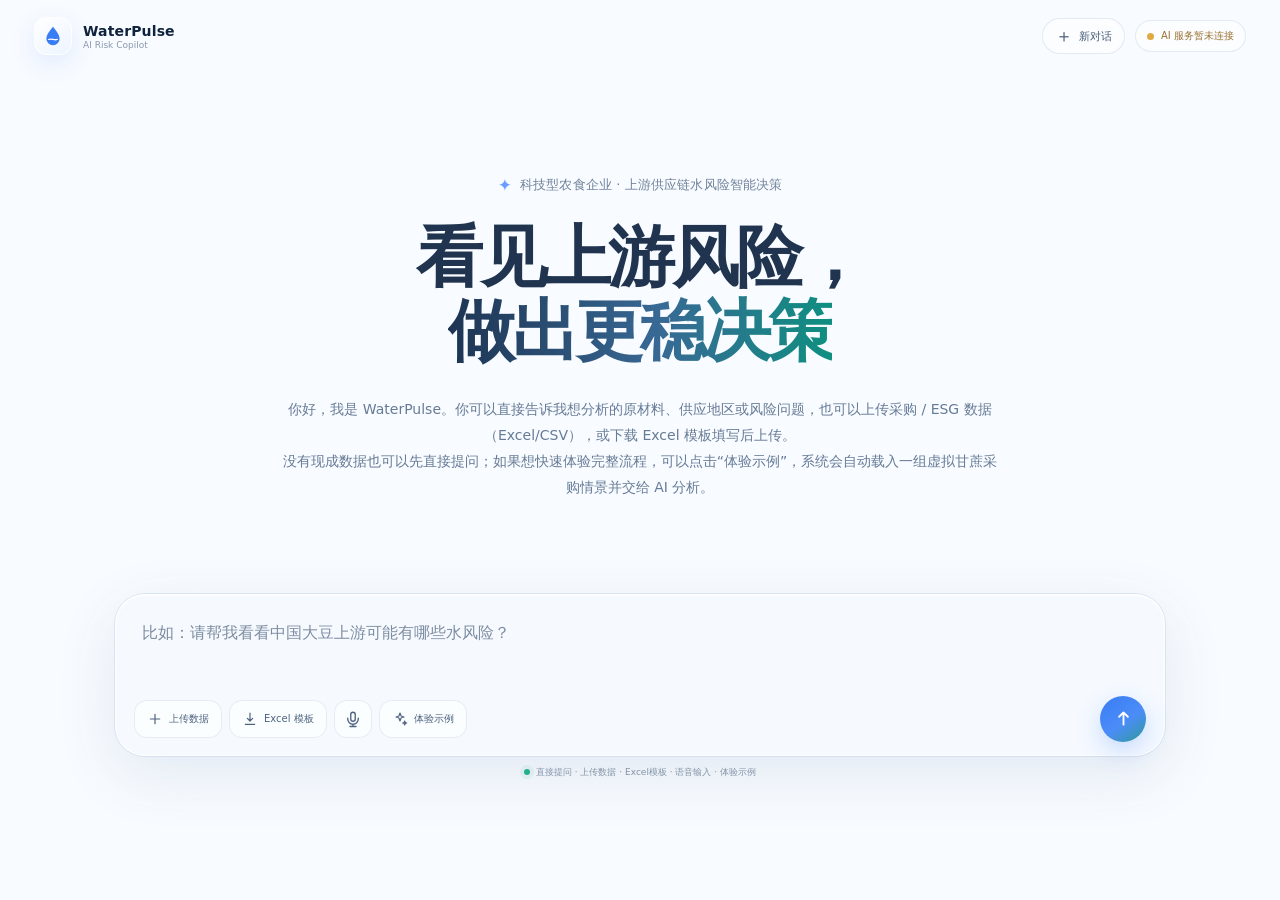
==== index.html @ 7376daae "Add files via upload" ====
<!doctype html>
<html lang="zh-CN">
<head>
  <meta charset="utf-8"/>
  <meta name="viewport" content="width=device-width,initial-scale=1"/>
  <title>WaterPulse AI｜上游供应链水风险智能决策</title>
  <meta name="description" content="面向科技型农食企业的上游供应链水风险智能分析与决策支持。"/>
  <style id="waterpulse-inline-styles">
:root{
  --bg:#eef5ff;
  --bg2:#f8fbff;
  --text:#172a46;
  --text-strong:#10233d;
  --muted:#71829a;
  --line:rgba(112,142,181,.20);
  --line-strong:rgba(99,137,186,.30);
  --card:rgba(255,255,255,.72);
  --card-solid:#fff;
  --blue:#397df4;
  --blue-2:#6b9cff;
  --teal:#0b8c7a;
  --teal-2:#39b9a2;
  --soft-blue:#eaf2ff;
  --soft-teal:#e8f7f4;
  --shadow:0 24px 70px rgba(65,96,139,.13);
  --shadow-soft:0 10px 34px rgba(65,96,139,.09);
}
*{box-sizing:border-box}
html,body{margin:0;min-height:100%;font-family:Inter,"PingFang SC","Microsoft YaHei",system-ui,-apple-system,sans-serif;color:var(--text);background:var(--bg2)}
body{overflow-x:hidden}
body::before{content:"";position:fixed;inset:0;pointer-events:none;z-index:-3;background:
  linear-gradient(rgba(82,126,185,.055) 1px,transparent 1px),
  linear-gradient(90deg,rgba(82,126,185,.055) 1px,transparent 1px),
  radial-gradient(circle at 50% 15%,rgba(150,194,255,.26),transparent 36%),
  linear-gradient(180deg,#edf5ff 0%,#f8fbff 70%,#ffffff 100%);
  background-size:150px 150px,150px 150px,auto,auto;
}
button,textarea{font:inherit}.app-shell{min-height:100vh;position:relative}
.ambient{position:fixed;border-radius:50%;filter:blur(80px);pointer-events:none;z-index:-2;opacity:.55}.ambient-a{width:320px;height:320px;background:#b8d5ff;left:-90px;top:20%}.ambient-b{width:280px;height:280px;background:#bdebe4;right:-90px;bottom:7%}

.topbar{height:72px;display:flex;align-items:center;justify-content:space-between;padding:0 34px;position:fixed;inset:0 0 auto 0;z-index:30;background:transparent;transition:.25s ease}
body.chatting .topbar{background:rgba(248,251,255,.78);border-bottom:1px solid rgba(115,144,181,.14);backdrop-filter:blur(18px)}
.brand{display:flex;align-items:center;gap:11px;color:var(--text-strong)}.brand-mark{width:38px;height:38px;display:grid;place-items:center;border-radius:13px;background:linear-gradient(145deg,#ffffff,#edf5ff);border:1px solid rgba(255,255,255,.85);box-shadow:0 8px 24px rgba(57,125,244,.12)}.brand-mark svg{width:24px;height:24px;fill:var(--blue)}.brand-mark .brand-wave{fill:none;stroke:#fff;stroke-width:1.7;stroke-linecap:round}.brand>span:last-child{display:flex;flex-direction:column;gap:1px}.brand b{font-size:14px;letter-spacing:.01em}.brand small{font-size:9px;color:#8a99ad;font-weight:500}
.top-actions{display:flex;align-items:center;gap:10px}.new-chat-btn{display:flex;align-items:center;gap:6px;border:1px solid rgba(113,143,181,.18);background:rgba(255,255,255,.58);color:#465a75;border-radius:999px;padding:8px 12px;cursor:pointer;backdrop-filter:blur(12px);transition:.18s}.new-chat-btn:hover{background:#fff;border-color:rgba(83,126,185,.28);box-shadow:var(--shadow-soft)}.new-chat-btn span{font-size:18px;line-height:1}.new-chat-btn em{font-style:normal;font-size:11px}
.model-pill{display:flex;align-items:center;gap:7px;color:#617692;background:rgba(255,255,255,.55);border:1px solid rgba(113,143,181,.18);border-radius:999px;padding:8px 11px;font-size:10px;backdrop-filter:blur(12px)}.model-pill i{width:7px;height:7px;border-radius:50%;background:#aab6c7}.model-pill.online{color:#0c7768}.model-pill.online i{background:#20b793;box-shadow:0 0 0 4px rgba(32,183,147,.10)}.model-pill.offline{color:#9a7130}.model-pill.offline i{background:#dfaa43}

.chat-page{width:min(900px,calc(100% - 36px));margin:0 auto;padding:92px 0 190px;min-height:100vh}.welcome{text-align:center;padding-top:9.2vh;animation:heroIn .45s ease both}@keyframes heroIn{from{opacity:0;transform:translateY(8px)}to{opacity:1;transform:none}}
.hero-kicker{display:inline-flex;align-items:center;gap:8px;color:#70829a;font-size:13px;letter-spacing:.01em;margin-bottom:25px}.hero-kicker span{color:#6c9cff;font-size:17px}
.welcome h1{font-size:clamp(42px,5.2vw,72px);font-weight:620;line-height:1.12;letter-spacing:-.045em;margin:0;color:#20344f;position:relative;z-index:3}.welcome h1 span{background:linear-gradient(90deg,#1d3452 0%,#386995 55%,#0f8f80 100%);-webkit-background-clip:text;background-clip:text;color:transparent}.welcome p{max-width:760px;margin:22px auto 0;color:#76879d;font-size:14px;line-height:1.85;font-weight:420}.welcome-intro{max-width:760px!important;margin-top:28px!important;padding:0 18px;color:#667b96!important}


.messages{display:flex;flex-direction:column;gap:30px;padding-top:18px}.msg{display:flex;gap:13px;align-items:flex-start}.msg.user{justify-content:flex-end}.avatar{width:32px;height:32px;border-radius:11px;display:grid;place-items:center;flex:none;background:linear-gradient(145deg,#397df4,#36a9a0);color:#fff;font-size:9px;font-weight:700;box-shadow:0 6px 18px rgba(57,125,244,.15)}.msg.user .avatar{order:2;background:#eef3f9;color:#6f829a;box-shadow:none}.content{max-width:min(760px,91%)}.msg.user .content{display:flex;justify-content:flex-end}.bubble{font-size:13px;line-height:1.84;color:#263a54}.msg.user .bubble{background:rgba(230,239,251,.78);border:1px solid rgba(116,149,192,.14);border-radius:20px 7px 20px 20px;padding:12px 16px;max-width:680px;box-shadow:0 8px 24px rgba(77,109,151,.05)}.msg.ai .bubble{padding-top:3px}.bubble p{margin:4px 0 10px}.bubble h3{font-size:15px;margin:15px 0 7px;color:#1b304b}.bubble ul{padding-left:20px}.meta{font-size:9px;color:#9aa9bb;margin-top:7px}
.actions{display:flex;gap:8px;flex-wrap:wrap;margin-top:15px}.action-btn{border:1px solid rgba(83,135,194,.20);background:rgba(255,255,255,.72);color:#356386;border-radius:13px;padding:8px 12px;font-size:10px;cursor:pointer;transition:.16s}.action-btn:hover{background:#f3f8ff;border-color:rgba(57,125,244,.3)}.action-btn.primary{background:linear-gradient(135deg,#397df4,#3e9bad);border-color:transparent;color:#fff;box-shadow:0 8px 20px rgba(57,125,244,.16)}
.trace-box{margin-top:15px;border:1px solid rgba(111,142,183,.16);background:rgba(248,251,255,.75);border-radius:15px;overflow:hidden}.trace-box summary{padding:11px 13px;cursor:pointer;color:#7e8da1;font-size:10px;list-style:none}.trace-box summary::-webkit-details-marker{display:none}.trace-list{border-top:1px solid rgba(111,142,183,.13);padding:8px 13px 11px}.trace-item{display:flex;gap:9px;padding:6px 0}.trace-dot{width:7px;height:7px;border-radius:50%;background:#21ad8b;margin-top:5px;flex:none}.trace-item.running .trace-dot{background:#dca546}.trace-item.insufficient .trace-dot,.trace-item.error .trace-dot,.trace-item.conflict .trace-dot{background:#ce6464}.trace-title{font-size:10px;font-weight:650}.trace-detail{font-size:9px;color:#8d9bae;margin-top:2px;line-height:1.55}
.result-card{margin-top:15px;border:1px solid rgba(111,142,183,.17);border-radius:18px;background:rgba(255,255,255,.80);box-shadow:0 10px 32px rgba(65,96,139,.07);padding:15px}.result-title{font-size:10px;color:#7c8da2;margin-bottom:11px}.metrics{display:grid;grid-template-columns:repeat(4,minmax(0,1fr));gap:9px}.metric{background:linear-gradient(145deg,rgba(241,247,255,.94),rgba(247,252,250,.94));border:1px solid rgba(117,151,195,.10);border-radius:13px;padding:11px}.metric span{display:block;color:#8292a6;font-size:8px;text-transform:uppercase;letter-spacing:.04em}.metric b{display:block;font-size:15px;margin-top:4px;color:#223a56}
.typing{display:flex;gap:4px;padding:7px 0}.typing i{width:6px;height:6px;border-radius:50%;background:#7c91aa;animation:b 1s infinite alternate}.typing i:nth-child(2){animation-delay:.15s}.typing i:nth-child(3){animation-delay:.3s}@keyframes b{to{opacity:.25;transform:translateY(-3px)}}

.composer-wrap{position:fixed;left:0;right:0;bottom:13.5vh;padding:0 12px;z-index:20;transition:bottom .28s ease,background .28s ease,padding .28s ease}.composer{width:min(1050px,calc(100% - 16px));margin:0 auto;background:rgba(245,249,255,.66);border:1.5px solid rgba(255,255,255,.95);outline:1px solid rgba(102,143,195,.16);border-radius:30px;box-shadow:0 18px 60px rgba(72,105,151,.12),inset 0 1px 0 rgba(255,255,255,.75);backdrop-filter:blur(20px);padding:18px 18px 13px;transition:.28s ease}.composer:focus-within{background:rgba(255,255,255,.78);outline-color:rgba(57,125,244,.30);box-shadow:0 22px 70px rgba(57,125,244,.13),inset 0 1px 0 rgba(255,255,255,.9)}.composer-main textarea{width:100%;border:0;outline:0;resize:none;min-height:74px;max-height:180px;padding:7px 8px;color:#2a405d;background:transparent;font-size:16px;line-height:1.6}.composer-main textarea::placeholder{color:#7e8da2}.composer-bottom{display:flex;align-items:center;justify-content:space-between;margin-top:5px}.left-tools{display:flex;align-items:center;gap:7px}.tool-btn,.send-btn{border:0;cursor:pointer;display:grid;place-items:center}.tool-btn{width:38px;height:38px;border-radius:13px;background:rgba(255,255,255,.58);border:1px solid rgba(111,142,183,.15);color:#4d6380;transition:.16s}.tool-btn:hover{background:#fff;transform:translateY(-1px)}.tool-btn svg,.send-btn svg,.tool-link svg{width:18px;height:18px;fill:none;stroke:currentColor;stroke-width:1.8;stroke-linecap:round;stroke-linejoin:round}.tool-btn.listening{background:#e6f8f4;color:#087b69}.tool-link{height:38px;display:inline-flex;align-items:center;gap:6px;text-decoration:none;background:rgba(255,255,255,.58);border:1px solid rgba(111,142,183,.15);color:#4d6380;border-radius:13px;padding:0 12px;font-size:10px;transition:.16s}.tool-link:hover{background:#fff;transform:translateY(-1px)}.tool-link svg{width:16px;height:16px}.send-btn{width:46px;height:46px;border-radius:50%;background:linear-gradient(145deg,#397df4,#4b8cf8 55%,#2f9b9a);color:#fff;box-shadow:0 9px 24px rgba(57,125,244,.25);transition:.16s}.send-btn:hover{transform:translateY(-1px) scale(1.02);box-shadow:0 12px 30px rgba(57,125,244,.30)}.send-btn:disabled{opacity:.38;transform:none;box-shadow:none}.send-btn svg{width:21px;height:21px;stroke-width:2.1}
.file-chip .file-chip>div{display:flex;flex-direction:column;gap:1px}
.hint{text-align:center;color:#8797aa;font-size:9px;margin-top:10px}.hint span{display:inline-block;width:6px;height:6px;border-radius:50%;background:#24b38e;margin-right:6px;box-shadow:0 0 0 4px rgba(36,179,142,.08)}
.toast{position:fixed;right:22px;bottom:150px;background:#1f3852;color:#fff;border-radius:12px;padding:10px 13px;font-size:10px;opacity:0;transform:translateY(8px);transition:.18s;pointer-events:none;z-index:50;box-shadow:0 12px 32px rgba(24,52,78,.18)}.toast.show{opacity:1;transform:none}

/* Chat state: same product, quieter workspace. */
body.chatting::before{background:
  linear-gradient(rgba(82,126,185,.035) 1px,transparent 1px),
  linear-gradient(90deg,rgba(82,126,185,.035) 1px,transparent 1px),
  linear-gradient(180deg,#f7fbff 0%,#fff 45%,#fff 100%);background-size:150px 150px,150px 150px,auto}
body.chatting .ambient{opacity:.22}
body.chatting 
body.chatting .chat-page{padding-top:96px;padding-bottom:180px}
body.chatting .composer-wrap{bottom:0;padding:18px 12px 10px;background:linear-gradient(180deg,rgba(255,255,255,0),rgba(250,252,255,.92) 24%,rgba(250,252,255,.98) 55%)}
body.chatting .composer{width:min(820px,100%);border-radius:24px;padding:10px 12px 8px;background:rgba(255,255,255,.90);box-shadow:0 12px 36px rgba(65,96,139,.10)}
body.chatting .composer-main textarea{min-height:40px;font-size:13px;padding:7px 5px}
body.chatting .tool-btn{width:35px;height:35px;border-radius:11px}body.chatting .tool-link{height:35px;border-radius:11px}body.chatting .send-btn{width:38px;height:38px}
body.chatting 

@media(max-width:850px){
  .topbar{padding:0 18px}.brand small{display:none}.welcome{padding-top:11vh}.welcome h1{font-size:clamp(38px,9vw,58px)}.welcome p{max-width:620px}.composer-wrap{bottom:15vh}
}
@media(max-width:620px){
  body::before{background-size:92px 92px,92px 92px,auto,auto}.topbar{height:62px;padding:0 12px}.brand-mark{width:34px;height:34px}.brand b{font-size:12px}.new-chat-btn em{display:none}.new-chat-btn{width:36px;height:36px;padding:0;justify-content:center}.model-pill span{display:none}.model-pill{width:36px;height:36px;justify-content:center;padding:0}.chat-page{width:calc(100% - 22px);padding-top:74px}.welcome{padding-top:9vh}.hero-kicker{font-size:10px;margin-bottom:18px}.welcome h1{font-size:38px}.welcome p{font-size:12px;line-height:1.75;margin-top:16px}.composer-wrap{bottom:11vh;padding:0 7px}.composer{width:100%;border-radius:24px;padding:13px 12px 10px}.composer-main textarea{min-height:58px;font-size:14px}.tool-link span{display:none}.tool-link{width:38px;padding:0;justify-content:center}.hint{font-size:8px}.content{max-width:89%}.metrics{grid-template-columns:repeat(2,1fr)}body.chatting .composer-wrap{padding:12px 7px 7px}.hint{display:none}
}

  .quick-prompts,.quick{display:none!important}.tool-btn.has-file{background:#e8f2ff;color:#2f77e8;border-color:rgba(47,119,232,.24);box-shadow:0 0 0 3px rgba(47,119,232,.06)}
</style>
</head>
<body data-ui-version="8.6-user-first">
  <div class="ambient ambient-a"></div>
  <div class="ambient ambient-b"></div>

  <div class="app-shell">
    <header class="topbar">
      <div class="brand">
        <span class="brand-mark" aria-hidden="true">
          <svg viewBox="0 0 32 32"><path d="M16 3.5c4.2 5.8 8.8 10.4 8.8 16A8.8 8.8 0 1 1 7.2 19.5c0-5.6 4.6-10.2 8.8-16Z"/><path class="brand-wave" d="M10.2 20.6c3.8-2.2 7.7 2.1 11.6-.2"/></svg>
        </span>
        <span><b>WaterPulse</b><small>AI Risk Copilot</small></span>
      </div>

      <div class="top-actions">
        <button id="newChatBtn" class="new-chat-btn" title="开始新对话">
          <span>＋</span><em>新对话</em>
        </button>
        <div id="aiStatus" class="model-pill"><i></i><span>服务检查中</span></div>
      </div>
    </header>

    <main class="chat-page">
      <section id="welcome" class="welcome">
        <div class="hero-kicker"><span>✦</span> 科技型农食企业 · 上游供应链水风险智能决策</div>
        <h1>看见上游风险，<br/><span>做出更稳决策</span></h1>
        <p class="welcome-intro">你好，我是 WaterPulse。你可以直接告诉我想分析的原材料、供应地区或风险问题，也可以上传采购 / ESG 数据（Excel/CSV），或下载 Excel 模板填写后上传。<br/>没有现成数据也可以先直接提问；如果想快速体验完整流程，可以点击“体验示例”，系统会自动载入一组虚拟甘蔗采购情景并交给 AI 分析。</p>
      </section>
      <section id="messages" class="messages" aria-live="polite"></section>
    </main>

    <footer class="composer-wrap">
      <div class="composer">
        <div class="composer-main">
          <textarea id="messageInput" rows="1" placeholder="比如：请帮我看看中国大豆上游可能有哪些水风险？"></textarea>
        </div>
        <div class="composer-bottom">
          <div class="left-tools">
            <button id="attachBtn" class="tool-link" type="button" title="上传采购 / ESG 数据（Excel/CSV）" aria-label="上传数据">
              <svg viewBox="0 0 24 24"><path d="M12 5v14M5 12h14"/></svg><span>上传数据</span>
            </button>
            <input id="fileInput" type="file" accept=".xlsx,.xls,.csv" hidden/>
            <a class="tool-link" href="/api/template" title="下载标准 Excel 模板">
              <svg viewBox="0 0 24 24"><path d="M12 3v12m0 0 4-4m-4 4-4-4M5 20h14"/></svg><span>Excel 模板</span>
            </a>
            <button id="micBtn" class="tool-btn" type="button" title="语音输入" aria-label="语音输入">
              <svg viewBox="0 0 24 24"><path d="M12 3a3 3 0 0 0-3 3v6a3 3 0 0 0 6 0V6a3 3 0 0 0-3-3Z"/><path d="M5 11v1a7 7 0 0 0 14 0v-1M12 19v3M8 22h8"/></svg>
            </button>
            <button id="exampleBtn" class="tool-link example-btn" type="button" title="自动载入甘蔗虚拟采购情景并发送给 AI">
              <svg viewBox="0 0 24 24"><path d="M12 3l1.6 4.5L18 9l-4.4 1.5L12 15l-1.6-4.5L6 9l4.4-1.5L12 3Z"/><path d="M19 15l.8 2.2L22 18l-2.2.8L19 21l-.8-2.2L16 18l2.2-.8L19 15Z"/></svg><span>体验示例</span>
            </button>
            
          </div>
          <button id="sendBtn" class="send-btn" title="发送" aria-label="发送">
            <svg viewBox="0 0 24 24"><path d="M12 19V5m0 0-5 5m5-5 5 5"/></svg>
          </button>
        </div>
      </div>
      <div class="hint"><span></span>直接提问 · 上传数据 · Excel模板 · 语音输入 · 体验示例</div>
    </footer>
  </div>
  <div id="toast" class="toast"></div>
  <script id="waterpulse-inline-app">
const $ = s => document.querySelector(s);
const state = {
  sessionId: localStorage.getItem('waterpulse_v5_session') || '',
  file: null,
  busy: false
};
const els = {
  welcome: $('#welcome'), messages: $('#messages'), input: $('#messageInput'), file: $('#fileInput'),
  send: $('#sendBtn'), toast: $('#toast'), attach: $('#attachBtn')
};

function esc(s=''){return String(s).replace(/[&<>"']/g,m=>({'&':'&amp;','<':'&lt;','>':'&gt;','"':'&quot;',"'":'&#039;'}[m]))}
function toast(t){els.toast.textContent=t;els.toast.classList.add('show');setTimeout(()=>els.toast.classList.remove('show'),2200)}
function isMissing(v){return v===null||v===undefined||v===''||(typeof v==='number'&&!Number.isFinite(v))}
function fmt(v,n=4){if(isMissing(v))return'不可计算';const x=Number(v);return Number.isFinite(x)?x.toFixed(n):'不可计算'}
function pct(v){if(isMissing(v))return'不可计算';const x=Number(v);return Number.isFinite(x)?(x*100).toFixed(1)+'%':'不可计算'}
function md(text=''){
  let s=esc(text);
  s=s.replace(/^###\s+(.+)$/gm,'<h3>$1</h3>');
  s=s.replace(/\*\*(.*?)\*\*/g,'<strong>$1</strong>');
  s=s.replace(/^[-•]\s+(.+)$/gm,'<li>$1</li>');
  s=s.replace(/(<li>.*<\/li>\n?)+/g,m=>'<ul>'+m+'</ul>');
  s=s.replace(/\n{2,}/g,'</p><p>').replace(/\n/g,'<br>');
  return '<p>'+s+'</p>';
}
function showMessages(){els.welcome.style.display='none';document.body.classList.add('chatting')}
function scrollBottom(){setTimeout(()=>window.scrollTo({top:document.body.scrollHeight,behavior:'smooth'}),40)}
function resize(){els.input.style.height='auto';els.input.style.height=Math.min(150,els.input.scrollHeight)+'px'}
const HISTORY_KEY='waterpulse_history_v2';
function loadHistory(){try{return JSON.parse(localStorage.getItem(HISTORY_KEY)||'[]')}catch{return[]}}
function saveHistoryItem(item){try{const arr=loadHistory();arr.push(item);localStorage.setItem(HISTORY_KEY,JSON.stringify(arr.slice(-24)))}catch{}}
function clearHistory(){try{localStorage.removeItem(HISTORY_KEY)}catch{}}
function setFile(f){
  state.file=f||null;
  if(els.attach){
    els.attach.classList.toggle('has-file',!!f);
    els.attach.title=f?('已选择：'+f.name+'（再次点击可更换数据文件）'):'上传采购 / ESG 数据（Excel/CSV）';
  }
  if(f){toast('已添加文件：'+f.name)}
  else if(els.file){els.file.value=''}
}

function addUser(text,file,save=true){
  showMessages();
  const el=document.createElement('div'); el.className='msg user';
  el.innerHTML=`<div class="content"><div class="bubble">${text?esc(text):'请分析这份数据'}${file?`<div style="margin-top:8px;font-size:10px;opacity:.78">📎 ${esc(file.name)}</div>`:''}</div></div><div class="avatar">你</div>`;
  els.messages.appendChild(el); if(save)saveHistoryItem({type:'user',text:text||'',fileName:file?.name||''}); scrollBottom();
}
function traceHtml(trace=[]){
  if(!trace.length)return'';
  return `<details class="trace-box"><summary>查看分析过程 · ${trace.length} 项</summary><div class="trace-list">${trace.map(x=>`<div class="trace-item ${esc(x.status||'done')}"><i class="trace-dot"></i><div><div class="trace-title">${esc(x.step)}</div>${x.detail?`<div class="trace-detail">${esc(x.detail)}</div>`:''}</div></div>`).join('')}</div></details>`;
}
function actionHtml(actions=[]){
  if(!actions.length)return'';
  return `<div class="actions">${actions.map((a,i)=>`<button class="action-btn ${i===0?'primary':''}" data-action="${encodeURIComponent(JSON.stringify(a))}">${esc(a.label)}</button>`).join('')}</div>`;
}
function sourceDetailsHtml(b){
  const details=b?.source_details||[];const proxy=b?.proxy_fields||[];const assumptions=b?.assumptions||[];
  if(!details.length&&!proxy.length&&!assumptions.length)return'';
  const rows=details.slice(0,16).map(d=>{
    const label=d.kind==='water_risk'?(d.node_name||d.node_id||'供应地数据'):(d.material||'材料参数');
    const source=d.source_org||d.secondary_source_org||d.source_ref||'来源待补';
    const url=d.original_url;
    const doi=d.method_doi||d.secondary_method_doi;
    const link=url?`<a href="${esc(url)}" target="_blank" rel="noopener">原始来源</a>`:(doi?`<a href="https://doi.org/${esc(doi)}" target="_blank" rel="noopener">DOI</a>`:'原始链接待补');
    return `<div class="source-row"><b>${esc(label)}</b><span>${esc(source)}</span><span>${link} · ${esc(d.reference_period||'参考期待补')}</span><span>${esc(d.data_type||'身份待补')} · ${esc(d.confidence||'置信度待补')}</span></div>`;
  }).join('');
  return `<details class="trace-box source-box"><summary>查看来源与数据说明</summary><div class="trace-list">${(proxy.length||assumptions.length)?`<div class="trace-detail" style="margin-bottom:8px">${proxy.length?'含代理数据 '+proxy.length+' 项。 ':''}${assumptions.length?'含假设 '+assumptions.length+' 项。 ':''}“可完整计算”不等于所有输入均已真实核验。</div>`:''}${rows}<div class="trace-detail" style="margin-top:8px">当前已登记 WRI Aqueduct、SPEI 方法文献及部分材料文献；尚未冻结到单节点/单参数的精确原始下载记录继续显示“待补”，AI 不会自行编造。</div></div></details>`;
}
function baselineCard(b){
  const rows=b?.data?.summary;if(!Array.isArray(rows)||!rows.length)return'';const nodes=Array.isArray(b?.data?.nodes)?b.data.nodes:[];
  return rows.map(r=>{
    const gn=nodes.filter(x=>x.material===r.material);const top=gn.slice().sort((a,c)=>(Number(c.C)||-1)-(Number(a.C)||-1))[0]||{};
    const pr=Number(r.PRWI);const ws=(!isMissing(r.path_contrib_WS)&&Number.isFinite(pr)&&pr!==0)?Number(r.path_contrib_WS)/pr:null;
    const dr=(!isMissing(r.path_contrib_DR)&&Number.isFinite(pr)&&pr!==0)?Number(r.path_contrib_DR)/pr:null;
    const sv=(!isMissing(r.path_contrib_SV)&&Number.isFinite(pr)&&pr!==0)?Number(r.path_contrib_SV)/pr:null;
    const identity=b?.data_identity?.label||((b?.proxy_fields?.length||b?.assumptions?.length)?'含代理/假设':'');
    return `<div class="result-card"><div class="result-title">${esc(r.enterprise||'企业')} · ${esc(r.material||'原材料')}${identity?` · ${esc(identity)}`:''}</div><div class="metrics">
      <div class="metric"><span>综合风险指数</span><b>${fmt(r.PRWI)}</b></div>
      <div class="metric"><span>最大贡献供应地</span><b style="font-size:11px">${esc(top.node_name||top.node_id||'不可计算')}</b></div>
      <div class="metric"><span>数据可信程度</span><b>${esc(r.overall_confidence||'Unknown')}</b></div>
      <div class="metric"><span>未识别采购份额</span><b>${pct(r.unknown_share_U)}</b></div>
    </div><div class="metrics" style="margin-top:9px">
      <div class="metric"><span>长期缺水贡献</span><b>${pct(ws)}</b></div><div class="metric"><span>历史干旱贡献</span><b>${pct(dr)}</b></div><div class="metric"><span>季节波动贡献</span><b>${pct(sv)}</b></div><div class="metric"><span>有效数据覆盖</span><b>${pct(r.scored_coverage ?? r.Coverage)}</b></div>
    </div>${sourceDetailsHtml(b)}</div>`;
  }).join('');
}
function scenarioCard(s){
  const d=s?.data;if(!d||typeof d!=='object')return'';const t=d.scenario_type||'';
  const names={NodeFailure:'主要供应节点中断',AqueductFuture:'未来水环境变化',PeakSeason:'关键用水期压力升高',ExtremeDrought:'严重干旱重现'};let metrics=[];
  if(t==='NodeFailure')metrics=[['原材料',d.material||'—'],['受影响供应地',d.target_node_name||d.target_node_id||'—'],['影响比例',pct(d.failure_fraction_f)],['预计供应损失',fmt(d.gross_loss)],['未满足需求',fmt(d.unmet_demand)],['剩余供应综合风险',fmt(d.conditional_PRWI)]];
  else if(t==='AqueductFuture')metrics=[['原材料',d.material||'—'],['当前综合风险',fmt(d.PRWI_baseline)],['变化后综合风险',fmt(d.PRWI_future)],['变化值',fmt(d.PRWI_delta)],['假设路径',d.path||'—'],['年份',d.year??'—']];
  else metrics=[['原材料',d.material||'—'],['当前综合风险',fmt(d.PRWI_baseline)],['变化后综合风险',fmt(d.PRWI_scenario)],['变化值',fmt(d.PRWI_delta)],['情况',names[t]||t||'压力比较']];
  return `<div class="result-card"><div class="result-title">${esc(names[t]||'不同情况下的变化')}</div><div class="metrics">${metrics.map(([k,v])=>`<div class="metric"><span>${esc(k)}</span><b>${esc(v)}</b></div>`).join('')}</div></div>`;
}

function addAI(data,save=true){
  showMessages();
  const el=document.createElement('div');el.className='msg ai';
  let provider='WaterPulse 本地说明';
  if(data.ai?.provider==='DeepSeek') provider=`DeepSeek · ${esc(data.ai.model||'')}`;
  else if(data.ai?.configured && data.ai?.reason==='http_error') provider=`DeepSeek 接口异常${data.ai.http_status?' · HTTP '+esc(data.ai.http_status):''} · 已自动兜底`;
  else if(data.ai?.configured && data.ai?.reason==='connection_error') provider='DeepSeek 连接异常 · 已自动兜底';
  else if(data.ai?.configured && data.ai?.retryable) provider='DeepSeek 本轮未返回完整结果 · 已自动兜底';
  const result=(data.result_summary?.baseline?baselineCard(data.result_summary.baseline):'')+(data.result_summary?.scenario?scenarioCard(data.result_summary.scenario):'');
  el.innerHTML=`<div class="avatar">AI</div><div class="content"><div class="bubble">${md(data.message||'')}${result}${actionHtml(data.actions||[])}${traceHtml(data.trace||[])}</div><div class="meta">WaterPulse AI · ${provider}</div></div>`;
  els.messages.appendChild(el); if(save)saveHistoryItem({type:'ai',data}); bindActions(el); scrollBottom();
}
function addTyping(){showMessages();const el=document.createElement('div');el.id='typingMsg';el.className='msg ai';el.innerHTML='<div class="avatar">AI</div><div class="content"><div class="bubble"><div class="typing"><i></i><i></i><i></i></div></div></div>';els.messages.appendChild(el);scrollBottom()}
function removeTyping(){$('#typingMsg')?.remove()}

async function callAgent({message='',action='',scenario_type='',material='',year='',path='',failure_fraction='',inventory='',file=null}={}){
  if(state.busy)return; state.busy=true; els.send.disabled=true; addTyping();
  try{
    const fd=new FormData();
    fd.append('session_id',state.sessionId);fd.append('message',message);fd.append('action',action);fd.append('scenario_type',scenario_type);fd.append('material',material);
    fd.append('year',year);fd.append('path',path);fd.append('failure_fraction',failure_fraction);fd.append('inventory',inventory);if(file)fd.append('file',file);
    const r=await fetch('/api/agent/message',{method:'POST',body:fd});
    const data=await r.json(); if(!r.ok)throw new Error(data.detail||'请求失败');
    if(data.session_id){state.sessionId=data.session_id;localStorage.setItem('waterpulse_v5_session',state.sessionId)}
    removeTyping();addAI(data);return data;
  }catch(e){removeTyping();addAI({message:'这次服务请求没有完成，但不是因为你缺少数据。请稍后重试；如果持续出现，可以查看右上角 AI 状态确认 DeepSeek 是否连通。',trace:[{step:'服务请求异常',status:'error',detail:String(e)}],ai:{provider:'local_fallback',configured:false}})}
  finally{state.busy=false;els.send.disabled=false}
}
async function send(){
  const text=els.input.value.trim();const f=state.file;if(!text&&!f)return;
  addUser(text,f);els.input.value='';resize();setFile(null);await callAgent({message:text,file:f});
}

const EXPERIENCE_SAMPLE = "请分析以下模拟采购情景的上游水风险。\n\n案例名称：甘蔗采购组合演示\n案例性质：虚拟案例，不对应任何真实企业\n采购比例口径：按采购数量计算\n采购比例来源：研究团队设定，仅用于方法演示\n\n采购来源及比例：\n- 广西崇左—江州—北海：25%\n- 云南梁河：10%\n- 巴西中南部：45%\n- 泰国东北部：12%\n- 古巴中部：4%\n- 澳大利亚昆士兰：4%\n\n请分别说明各节点的水风险、对组合风险的贡献，以及可比较的调整情景。\n请注明水风险指标的数据来源、参考期和空间尺度，并将采购比例标为“假设”。";
async function runExperienceSample(){
  if(state.busy)return;
  setFile(null);
  els.input.value=EXPERIENCE_SAMPLE;
  resize();
  toast('已载入甘蔗虚拟采购情景，正在交给 AI 分析');
  await send();
}

function bindActions(root=document){
  root.querySelectorAll('.action-btn').forEach(btn=>btn.onclick=async()=>{
    let a={};try{a=JSON.parse(decodeURIComponent(btn.dataset.action))}catch{}
    if(a.action==='download_template'){location.href='/api/template';return}
    if(a.action==='focus_upload'){els.file.click();return}
    if(a.action==='download_report'){if(!state.sessionId){toast('当前没有分析会话');return}location.href='/api/agent/report/'+encodeURIComponent(state.sessionId);return}
    if(a.action==='download_run_record'){if(!state.sessionId){toast('当前没有分析会话');return}location.href='/api/agent/run-record/'+encodeURIComponent(state.sessionId);return}
    addUser(a.label);
    await callAgent({action:a.action||'',scenario_type:a.scenario_type||'',material:a.material||'',year:a.year||'',path:a.path||'',failure_fraction:a.failure_fraction??'',inventory:a.inventory??'',message:a.label});
  })
}
function reset(){
  state.sessionId='';localStorage.removeItem('waterpulse_v5_session');clearHistory();state.file=null;els.messages.innerHTML='';els.welcome.style.display='block';document.body.classList.remove('chatting');setFile(null);els.input.value='';resize();
}

$('#attachBtn').onclick=()=>els.file.click();els.file.onchange=()=>setFile(els.file.files?.[0]);els.send.onclick=send;$('#exampleBtn').onclick=runExperienceSample;
els.input.addEventListener('input',resize);els.input.addEventListener('keydown',e=>{if(e.key==='Enter'&&!e.shiftKey){e.preventDefault();send()}});$('#newChatBtn').onclick=reset;

async function fetchJsonWithTimeout(url, options={}, timeoutMs=8000){
  const controller=new AbortController();
  const timer=setTimeout(()=>controller.abort(),timeoutMs);
  try{
    const r=await fetch(url,{...options,signal:controller.signal,cache:'no-store'});
    const d=await r.json();
    return {response:r,data:d};
  }finally{clearTimeout(timer)}
}

async function init(){
  const badge=$('#aiStatus');
  try{
    const {response:r,data:d}=await fetchJsonWithTimeout('/api/agent/status',{},5000);
    if(!r.ok) throw new Error('status '+r.status);
    if(!d.deepseek_configured){
      badge.classList.remove('online');
      badge.classList.add('offline');
      badge.innerHTML='<i></i><span>DeepSeek 待配置</span>';
    }else{
      // The Railway variable is already visible to the service.
      badge.classList.remove('offline');
      badge.classList.add('online');
      badge.innerHTML='<i></i><span>DeepSeek 已配置</span>';
      try{
        const {response:tr,data:td}=await fetchJsonWithTimeout('/api/deepseek/test',{},10000);
        if(tr.ok && td.ok){
          badge.classList.remove('offline');
          badge.classList.add('online');
          badge.innerHTML='<i></i><span>DeepSeek 已连接</span>';
        }else{
          badge.classList.remove('online');
          badge.classList.add('offline');
          badge.innerHTML='<i></i><span>DeepSeek 已配置 · 连接待确认</span>';
          console.warn('DeepSeek connection test:',td);
        }
      }catch(e){
        badge.classList.remove('online');
        badge.classList.add('offline');
        badge.innerHTML='<i></i><span>DeepSeek 已配置 · 连接待确认</span>';
        console.warn('DeepSeek connection test failed:',e);
      }
    }
  }catch(e){
    badge.classList.remove('online');
    badge.classList.add('offline');
    badge.innerHTML='<i></i><span>AI 服务暂未连接</span>';
    console.warn('AI status check failed:',e);
  }
  const hist=loadHistory();
  if(hist.length){
    showMessages();
    hist.forEach(x=>{if(x.type==='user')addUser(x.text||'',x.fileName?{name:x.fileName}:null,false);else if(x.type==='ai')addAI(x.data||{},false)});
  }else if(state.sessionId){
    showMessages();addAI({message:'欢迎回来。之前的服务会话可能已过期；你仍可以继续提问或重新上传数据。',actions:[]},false);
  }
}

// Optional browser speech-to-text. It only fills the composer; no audio is uploaded.
(function setupSpeech(){
  const btn=document.querySelector('#micBtn');
  const SR=window.SpeechRecognition||window.webkitSpeechRecognition;
  if(!btn)return;
  if(!SR){btn.style.display='none';return;}
  const rec=new SR();rec.lang='zh-CN';rec.interimResults=true;rec.continuous=false;
  let base='';
  if(btn)btn.onclick=()=>{try{base=els.input.value.trim();btn.classList.add('listening');toast('正在听…');rec.start()}catch{}};
  rec.onresult=e=>{let text='';for(let i=e.resultIndex;i<e.results.length;i++)text+=e.results[i][0].transcript;els.input.value=(base?base+' ':'')+text;resize()};
  rec.onend=()=>btn.classList.remove('listening');
  rec.onerror=()=>{btn.classList.remove('listening');toast('语音输入暂不可用')};
})();

init();

  </script>

<script>
document.addEventListener('DOMContentLoaded', () => {
  document.querySelectorAll('.quick-prompts, .quick').forEach(el => el.remove());
});
</script>

</body>
</html>
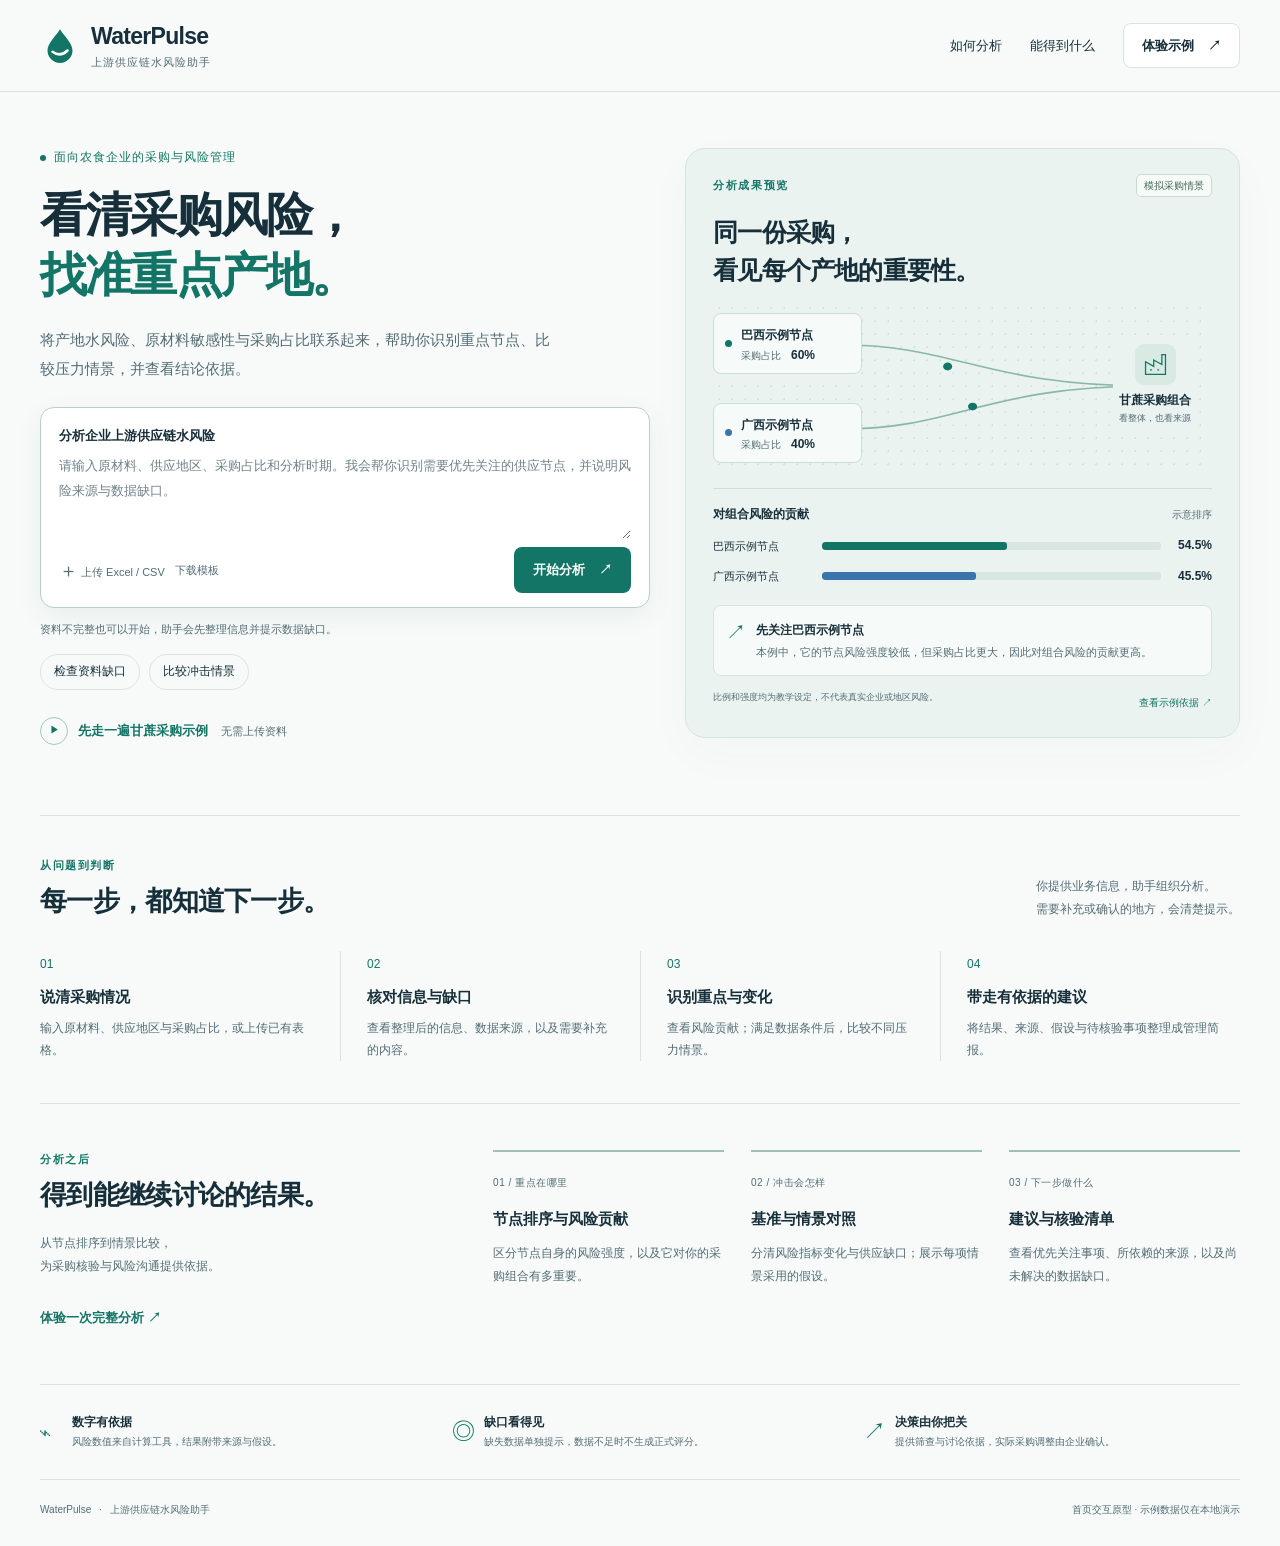
==== commit ed74ca55: "Add files via upload" ====
--- a/index.html
+++ b/index.html
@@ -1,389 +1,66 @@
 <!doctype html>
 <html lang="zh-CN">
 <head>
-  <meta charset="utf-8"/>
-  <meta name="viewport" content="width=device-width,initial-scale=1"/>
-  <title>WaterPulse AI｜上游供应链水风险智能决策</title>
-  <meta name="description" content="面向科技型农食企业的上游供应链水风险智能分析与决策支持。"/>
-  <style id="waterpulse-inline-styles">
-:root{
-  --bg:#eef5ff;
-  --bg2:#f8fbff;
-  --text:#172a46;
-  --text-strong:#10233d;
-  --muted:#71829a;
-  --line:rgba(112,142,181,.20);
-  --line-strong:rgba(99,137,186,.30);
-  --card:rgba(255,255,255,.72);
-  --card-solid:#fff;
-  --blue:#397df4;
-  --blue-2:#6b9cff;
-  --teal:#0b8c7a;
-  --teal-2:#39b9a2;
-  --soft-blue:#eaf2ff;
-  --soft-teal:#e8f7f4;
-  --shadow:0 24px 70px rgba(65,96,139,.13);
-  --shadow-soft:0 10px 34px rgba(65,96,139,.09);
-}
-*{box-sizing:border-box}
-html,body{margin:0;min-height:100%;font-family:Inter,"PingFang SC","Microsoft YaHei",system-ui,-apple-system,sans-serif;color:var(--text);background:var(--bg2)}
-body{overflow-x:hidden}
-body::before{content:"";position:fixed;inset:0;pointer-events:none;z-index:-3;background:
-  linear-gradient(rgba(82,126,185,.055) 1px,transparent 1px),
-  linear-gradient(90deg,rgba(82,126,185,.055) 1px,transparent 1px),
-  radial-gradient(circle at 50% 15%,rgba(150,194,255,.26),transparent 36%),
-  linear-gradient(180deg,#edf5ff 0%,#f8fbff 70%,#ffffff 100%);
-  background-size:150px 150px,150px 150px,auto,auto;
-}
-button,textarea{font:inherit}.app-shell{min-height:100vh;position:relative}
-.ambient{position:fixed;border-radius:50%;filter:blur(80px);pointer-events:none;z-index:-2;opacity:.55}.ambient-a{width:320px;height:320px;background:#b8d5ff;left:-90px;top:20%}.ambient-b{width:280px;height:280px;background:#bdebe4;right:-90px;bottom:7%}
-
-.topbar{height:72px;display:flex;align-items:center;justify-content:space-between;padding:0 34px;position:fixed;inset:0 0 auto 0;z-index:30;background:transparent;transition:.25s ease}
-body.chatting .topbar{background:rgba(248,251,255,.78);border-bottom:1px solid rgba(115,144,181,.14);backdrop-filter:blur(18px)}
-.brand{display:flex;align-items:center;gap:11px;color:var(--text-strong)}.brand-mark{width:38px;height:38px;display:grid;place-items:center;border-radius:13px;background:linear-gradient(145deg,#ffffff,#edf5ff);border:1px solid rgba(255,255,255,.85);box-shadow:0 8px 24px rgba(57,125,244,.12)}.brand-mark svg{width:24px;height:24px;fill:var(--blue)}.brand-mark .brand-wave{fill:none;stroke:#fff;stroke-width:1.7;stroke-linecap:round}.brand>span:last-child{display:flex;flex-direction:column;gap:1px}.brand b{font-size:14px;letter-spacing:.01em}.brand small{font-size:9px;color:#8a99ad;font-weight:500}
-.top-actions{display:flex;align-items:center;gap:10px}.new-chat-btn{display:flex;align-items:center;gap:6px;border:1px solid rgba(113,143,181,.18);background:rgba(255,255,255,.58);color:#465a75;border-radius:999px;padding:8px 12px;cursor:pointer;backdrop-filter:blur(12px);transition:.18s}.new-chat-btn:hover{background:#fff;border-color:rgba(83,126,185,.28);box-shadow:var(--shadow-soft)}.new-chat-btn span{font-size:18px;line-height:1}.new-chat-btn em{font-style:normal;font-size:11px}
-.model-pill{display:flex;align-items:center;gap:7px;color:#617692;background:rgba(255,255,255,.55);border:1px solid rgba(113,143,181,.18);border-radius:999px;padding:8px 11px;font-size:10px;backdrop-filter:blur(12px)}.model-pill i{width:7px;height:7px;border-radius:50%;background:#aab6c7}.model-pill.online{color:#0c7768}.model-pill.online i{background:#20b793;box-shadow:0 0 0 4px rgba(32,183,147,.10)}.model-pill.offline{color:#9a7130}.model-pill.offline i{background:#dfaa43}
-
-.chat-page{width:min(900px,calc(100% - 36px));margin:0 auto;padding:92px 0 190px;min-height:100vh}.welcome{text-align:center;padding-top:9.2vh;animation:heroIn .45s ease both}@keyframes heroIn{from{opacity:0;transform:translateY(8px)}to{opacity:1;transform:none}}
-.hero-kicker{display:inline-flex;align-items:center;gap:8px;color:#70829a;font-size:13px;letter-spacing:.01em;margin-bottom:25px}.hero-kicker span{color:#6c9cff;font-size:17px}
-.welcome h1{font-size:clamp(42px,5.2vw,72px);font-weight:620;line-height:1.12;letter-spacing:-.045em;margin:0;color:#20344f;position:relative;z-index:3}.welcome h1 span{background:linear-gradient(90deg,#1d3452 0%,#386995 55%,#0f8f80 100%);-webkit-background-clip:text;background-clip:text;color:transparent}.welcome p{max-width:760px;margin:22px auto 0;color:#76879d;font-size:14px;line-height:1.85;font-weight:420}.welcome-intro{max-width:760px!important;margin-top:28px!important;padding:0 18px;color:#667b96!important}
-
-
-.messages{display:flex;flex-direction:column;gap:30px;padding-top:18px}.msg{display:flex;gap:13px;align-items:flex-start}.msg.user{justify-content:flex-end}.avatar{width:32px;height:32px;border-radius:11px;display:grid;place-items:center;flex:none;background:linear-gradient(145deg,#397df4,#36a9a0);color:#fff;font-size:9px;font-weight:700;box-shadow:0 6px 18px rgba(57,125,244,.15)}.msg.user .avatar{order:2;background:#eef3f9;color:#6f829a;box-shadow:none}.content{max-width:min(760px,91%)}.msg.user .content{display:flex;justify-content:flex-end}.bubble{font-size:13px;line-height:1.84;color:#263a54}.msg.user .bubble{background:rgba(230,239,251,.78);border:1px solid rgba(116,149,192,.14);border-radius:20px 7px 20px 20px;padding:12px 16px;max-width:680px;box-shadow:0 8px 24px rgba(77,109,151,.05)}.msg.ai .bubble{padding-top:3px}.bubble p{margin:4px 0 10px}.bubble h3{font-size:15px;margin:15px 0 7px;color:#1b304b}.bubble ul{padding-left:20px}.meta{font-size:9px;color:#9aa9bb;margin-top:7px}
-.actions{display:flex;gap:8px;flex-wrap:wrap;margin-top:15px}.action-btn{border:1px solid rgba(83,135,194,.20);background:rgba(255,255,255,.72);color:#356386;border-radius:13px;padding:8px 12px;font-size:10px;cursor:pointer;transition:.16s}.action-btn:hover{background:#f3f8ff;border-color:rgba(57,125,244,.3)}.action-btn.primary{background:linear-gradient(135deg,#397df4,#3e9bad);border-color:transparent;color:#fff;box-shadow:0 8px 20px rgba(57,125,244,.16)}
-.trace-box{margin-top:15px;border:1px solid rgba(111,142,183,.16);background:rgba(248,251,255,.75);border-radius:15px;overflow:hidden}.trace-box summary{padding:11px 13px;cursor:pointer;color:#7e8da1;font-size:10px;list-style:none}.trace-box summary::-webkit-details-marker{display:none}.trace-list{border-top:1px solid rgba(111,142,183,.13);padding:8px 13px 11px}.trace-item{display:flex;gap:9px;padding:6px 0}.trace-dot{width:7px;height:7px;border-radius:50%;background:#21ad8b;margin-top:5px;flex:none}.trace-item.running .trace-dot{background:#dca546}.trace-item.insufficient .trace-dot,.trace-item.error .trace-dot,.trace-item.conflict .trace-dot{background:#ce6464}.trace-title{font-size:10px;font-weight:650}.trace-detail{font-size:9px;color:#8d9bae;margin-top:2px;line-height:1.55}
-.result-card{margin-top:15px;border:1px solid rgba(111,142,183,.17);border-radius:18px;background:rgba(255,255,255,.80);box-shadow:0 10px 32px rgba(65,96,139,.07);padding:15px}.result-title{font-size:10px;color:#7c8da2;margin-bottom:11px}.metrics{display:grid;grid-template-columns:repeat(4,minmax(0,1fr));gap:9px}.metric{background:linear-gradient(145deg,rgba(241,247,255,.94),rgba(247,252,250,.94));border:1px solid rgba(117,151,195,.10);border-radius:13px;padding:11px}.metric span{display:block;color:#8292a6;font-size:8px;text-transform:uppercase;letter-spacing:.04em}.metric b{display:block;font-size:15px;margin-top:4px;color:#223a56}
-.typing{display:flex;gap:4px;padding:7px 0}.typing i{width:6px;height:6px;border-radius:50%;background:#7c91aa;animation:b 1s infinite alternate}.typing i:nth-child(2){animation-delay:.15s}.typing i:nth-child(3){animation-delay:.3s}@keyframes b{to{opacity:.25;transform:translateY(-3px)}}
-
-.composer-wrap{position:fixed;left:0;right:0;bottom:13.5vh;padding:0 12px;z-index:20;transition:bottom .28s ease,background .28s ease,padding .28s ease}.composer{width:min(1050px,calc(100% - 16px));margin:0 auto;background:rgba(245,249,255,.66);border:1.5px solid rgba(255,255,255,.95);outline:1px solid rgba(102,143,195,.16);border-radius:30px;box-shadow:0 18px 60px rgba(72,105,151,.12),inset 0 1px 0 rgba(255,255,255,.75);backdrop-filter:blur(20px);padding:18px 18px 13px;transition:.28s ease}.composer:focus-within{background:rgba(255,255,255,.78);outline-color:rgba(57,125,244,.30);box-shadow:0 22px 70px rgba(57,125,244,.13),inset 0 1px 0 rgba(255,255,255,.9)}.composer-main textarea{width:100%;border:0;outline:0;resize:none;min-height:74px;max-height:180px;padding:7px 8px;color:#2a405d;background:transparent;font-size:16px;line-height:1.6}.composer-main textarea::placeholder{color:#7e8da2}.composer-bottom{display:flex;align-items:center;justify-content:space-between;margin-top:5px}.left-tools{display:flex;align-items:center;gap:7px}.tool-btn,.send-btn{border:0;cursor:pointer;display:grid;place-items:center}.tool-btn{width:38px;height:38px;border-radius:13px;background:rgba(255,255,255,.58);border:1px solid rgba(111,142,183,.15);color:#4d6380;transition:.16s}.tool-btn:hover{background:#fff;transform:translateY(-1px)}.tool-btn svg,.send-btn svg,.tool-link svg{width:18px;height:18px;fill:none;stroke:currentColor;stroke-width:1.8;stroke-linecap:round;stroke-linejoin:round}.tool-btn.listening{background:#e6f8f4;color:#087b69}.tool-link{height:38px;display:inline-flex;align-items:center;gap:6px;text-decoration:none;background:rgba(255,255,255,.58);border:1px solid rgba(111,142,183,.15);color:#4d6380;border-radius:13px;padding:0 12px;font-size:10px;transition:.16s}.tool-link:hover{background:#fff;transform:translateY(-1px)}.tool-link svg{width:16px;height:16px}.send-btn{width:46px;height:46px;border-radius:50%;background:linear-gradient(145deg,#397df4,#4b8cf8 55%,#2f9b9a);color:#fff;box-shadow:0 9px 24px rgba(57,125,244,.25);transition:.16s}.send-btn:hover{transform:translateY(-1px) scale(1.02);box-shadow:0 12px 30px rgba(57,125,244,.30)}.send-btn:disabled{opacity:.38;transform:none;box-shadow:none}.send-btn svg{width:21px;height:21px;stroke-width:2.1}
-.file-chip .file-chip>div{display:flex;flex-direction:column;gap:1px}
-.hint{text-align:center;color:#8797aa;font-size:9px;margin-top:10px}.hint span{display:inline-block;width:6px;height:6px;border-radius:50%;background:#24b38e;margin-right:6px;box-shadow:0 0 0 4px rgba(36,179,142,.08)}
-.toast{position:fixed;right:22px;bottom:150px;background:#1f3852;color:#fff;border-radius:12px;padding:10px 13px;font-size:10px;opacity:0;transform:translateY(8px);transition:.18s;pointer-events:none;z-index:50;box-shadow:0 12px 32px rgba(24,52,78,.18)}.toast.show{opacity:1;transform:none}
-
-/* Chat state: same product, quieter workspace. */
-body.chatting::before{background:
-  linear-gradient(rgba(82,126,185,.035) 1px,transparent 1px),
-  linear-gradient(90deg,rgba(82,126,185,.035) 1px,transparent 1px),
-  linear-gradient(180deg,#f7fbff 0%,#fff 45%,#fff 100%);background-size:150px 150px,150px 150px,auto}
-body.chatting .ambient{opacity:.22}
-body.chatting 
-body.chatting .chat-page{padding-top:96px;padding-bottom:180px}
-body.chatting .composer-wrap{bottom:0;padding:18px 12px 10px;background:linear-gradient(180deg,rgba(255,255,255,0),rgba(250,252,255,.92) 24%,rgba(250,252,255,.98) 55%)}
-body.chatting .composer{width:min(820px,100%);border-radius:24px;padding:10px 12px 8px;background:rgba(255,255,255,.90);box-shadow:0 12px 36px rgba(65,96,139,.10)}
-body.chatting .composer-main textarea{min-height:40px;font-size:13px;padding:7px 5px}
-body.chatting .tool-btn{width:35px;height:35px;border-radius:11px}body.chatting .tool-link{height:35px;border-radius:11px}body.chatting .send-btn{width:38px;height:38px}
-body.chatting 
-
-@media(max-width:850px){
-  .topbar{padding:0 18px}.brand small{display:none}.welcome{padding-top:11vh}.welcome h1{font-size:clamp(38px,9vw,58px)}.welcome p{max-width:620px}.composer-wrap{bottom:15vh}
-}
-@media(max-width:620px){
-  body::before{background-size:92px 92px,92px 92px,auto,auto}.topbar{height:62px;padding:0 12px}.brand-mark{width:34px;height:34px}.brand b{font-size:12px}.new-chat-btn em{display:none}.new-chat-btn{width:36px;height:36px;padding:0;justify-content:center}.model-pill span{display:none}.model-pill{width:36px;height:36px;justify-content:center;padding:0}.chat-page{width:calc(100% - 22px);padding-top:74px}.welcome{padding-top:9vh}.hero-kicker{font-size:10px;margin-bottom:18px}.welcome h1{font-size:38px}.welcome p{font-size:12px;line-height:1.75;margin-top:16px}.composer-wrap{bottom:11vh;padding:0 7px}.composer{width:100%;border-radius:24px;padding:13px 12px 10px}.composer-main textarea{min-height:58px;font-size:14px}.tool-link span{display:none}.tool-link{width:38px;padding:0;justify-content:center}.hint{font-size:8px}.content{max-width:89%}.metrics{grid-template-columns:repeat(2,1fr)}body.chatting .composer-wrap{padding:12px 7px 7px}.hint{display:none}
-}
-
-  .quick-prompts,.quick{display:none!important}.tool-btn.has-file{background:#e8f2ff;color:#2f77e8;border-color:rgba(47,119,232,.24);box-shadow:0 0 0 3px rgba(47,119,232,.06)}
-</style>
+  <meta charset="utf-8">
+  <meta name="viewport" content="width=device-width,initial-scale=1">
+  <meta name="description" content="WaterPulse 首页交互设计：了解采购来源的水风险、查看分析流程与模拟示例。">
+  <title>WaterPulse · 首页交互原型</title>
+  <link rel="stylesheet" href="waterpulse-home.css">
+  <script src="waterpulse-home.js" defer></script>
 </head>
-<body data-ui-version="8.6-user-first">
-  <div class="ambient ambient-a"></div>
-  <div class="ambient ambient-b"></div>
-
-  <div class="app-shell">
-    <header class="topbar">
-      <div class="brand">
-        <span class="brand-mark" aria-hidden="true">
-          <svg viewBox="0 0 32 32"><path d="M16 3.5c4.2 5.8 8.8 10.4 8.8 16A8.8 8.8 0 1 1 7.2 19.5c0-5.6 4.6-10.2 8.8-16Z"/><path class="brand-wave" d="M10.2 20.6c3.8-2.2 7.7 2.1 11.6-.2"/></svg>
-        </span>
-        <span><b>WaterPulse</b><small>AI Risk Copilot</small></span>
+<body style="margin:0">
+<div id="wp-home">
+  <a class="wp-skip" href="#wp-question">跳至分析输入</a>
+  <header class="wp-header">
+    <a href="#" class="wp-brand" aria-label="WaterPulse 首页">
+      <span class="wp-logo" aria-hidden="true"><svg viewBox="0 0 32 32"><path d="M16 3C13 8 6 14 6 20a10 10 0 0 0 20 0C26 14 19 8 16 3Z" fill="currentColor"/><path d="M10 21c4 3 8 3 12-1" fill="none" stroke="white" stroke-width="2" stroke-linecap="round"/></svg></span>
+      <span><strong>WaterPulse</strong><small>上游供应链水风险助手</small></span>
+    </a>
+    <nav aria-label="主导航"><a href="#wp-how">如何分析</a><a href="#wp-deliver">能得到什么</a><button class="wp-btn wp-btn-quiet" data-action="demo">体验示例 <span aria-hidden="true">↗</span></button></nav>
+  </header>
+  <main>
+    <section class="wp-hero" aria-labelledby="wp-title">
+      <div class="wp-intro">
+        <p class="wp-eyebrow"><span></span> 面向农食企业的采购与风险管理</p>
+        <h1 id="wp-title">看清采购风险，<br><em>找准重点产地。</em></h1>
+        <p class="wp-lead">将产地水风险、原材料敏感性与采购占比联系起来，帮助你识别重点节点、比较压力情景，并查看结论依据。</p>
+        <form class="wp-composer" id="wp-form">
+          <label for="wp-question">分析企业上游供应链水风险</label>
+          <textarea id="wp-question" name="question" rows="3" maxlength="5000" placeholder="请输入原材料、供应地区、采购占比和分析时期。我会帮你识别需要优先关注的供应节点，并说明风险来源与数据缺口。" aria-describedby="wp-input-help"></textarea>
+          <div class="wp-compose-actions"><button type="button" class="wp-tool" data-action="upload"><span aria-hidden="true">＋</span> 上传 Excel / CSV</button><button type="button" class="wp-tool" data-action="template">下载模板</button><button type="submit" class="wp-btn wp-btn-primary">开始分析 <span aria-hidden="true">↗</span></button></div>
+          <p id="wp-form-error" class="wp-form-error" role="alert" hidden></p>
+        </form>
+        <p class="wp-help" id="wp-input-help">资料不完整也可以开始，助手会先整理信息并提示数据缺口。</p>
+        <div class="wp-prompts" aria-label="常见任务"><button data-prompt="请帮我检查采购资料里还缺哪些水风险分析所需的信息。">检查资料缺口</button><button data-prompt="我想比较一个供应节点受到冲击后的变化，请先告诉我需要哪些数据。">比较冲击情景</button></div>
+        <div class="wp-demo-entry"><button data-action="demo"><span class="wp-play" aria-hidden="true">▶</span> 先走一遍甘蔗采购示例</button><span>无需上传资料</span></div>
       </div>
-
-      <div class="top-actions">
-        <button id="newChatBtn" class="new-chat-btn" title="开始新对话">
-          <span>＋</span><em>新对话</em>
-        </button>
-        <div id="aiStatus" class="model-pill"><i></i><span>服务检查中</span></div>
-      </div>
-    </header>
-
-    <main class="chat-page">
-      <section id="welcome" class="welcome">
-        <div class="hero-kicker"><span>✦</span> 科技型农食企业 · 上游供应链水风险智能决策</div>
-        <h1>看见上游风险，<br/><span>做出更稳决策</span></h1>
-        <p class="welcome-intro">你好，我是 WaterPulse。你可以直接告诉我想分析的原材料、供应地区或风险问题，也可以上传采购 / ESG 数据（Excel/CSV），或下载 Excel 模板填写后上传。<br/>没有现成数据也可以先直接提问；如果想快速体验完整流程，可以点击“体验示例”，系统会自动载入一组虚拟甘蔗采购情景并交给 AI 分析。</p>
-      </section>
-      <section id="messages" class="messages" aria-live="polite"></section>
-    </main>
-
-    <footer class="composer-wrap">
-      <div class="composer">
-        <div class="composer-main">
-          <textarea id="messageInput" rows="1" placeholder="比如：请帮我看看中国大豆上游可能有哪些水风险？"></textarea>
+      <aside class="wp-preview" aria-labelledby="wp-preview-title">
+        <div class="wp-preview-head"><span class="wp-overline">分析成果预览</span><span class="wp-badge">模拟采购情景</span></div>
+        <h2 id="wp-preview-title">同一份采购，<br>看见每个产地的重要性。</h2>
+        <div class="wp-network" aria-label="甘蔗的两个模拟采购来源：巴西60%，广西40%，共同组成采购组合。">
+          <svg class="wp-lines" viewBox="0 0 440 175" preserveAspectRatio="none" aria-hidden="true"><path d="M114 44C215 44 240 86 385 86M114 130C215 130 240 86 385 86"/><circle cx="207" cy="66" r="4"/><circle cx="229" cy="107" r="4"/></svg>
+          <div class="wp-node wp-node-one"><span class="wp-node-dot"></span><div><strong>巴西示例节点</strong><small>采购占比 <b>60%</b></small></div></div>
+          <div class="wp-node wp-node-two"><span class="wp-node-dot wp-node-dot-blue"></span><div><strong>广西示例节点</strong><small>采购占比 <b>40%</b></small></div></div>
+          <div class="wp-destination"><svg viewBox="0 0 32 32" aria-hidden="true"><path d="M5 27V13l9 5v-7l9 5V5h4v22ZM5 27h22M10 22h2m6 0h2"/></svg><strong>甘蔗采购组合</strong><small>看整体，也看来源</small></div>
         </div>
-        <div class="composer-bottom">
-          <div class="left-tools">
-            <button id="attachBtn" class="tool-link" type="button" title="上传采购 / ESG 数据（Excel/CSV）" aria-label="上传数据">
-              <svg viewBox="0 0 24 24"><path d="M12 5v14M5 12h14"/></svg><span>上传数据</span>
-            </button>
-            <input id="fileInput" type="file" accept=".xlsx,.xls,.csv" hidden/>
-            <a class="tool-link" href="/api/template" title="下载标准 Excel 模板">
-              <svg viewBox="0 0 24 24"><path d="M12 3v12m0 0 4-4m-4 4-4-4M5 20h14"/></svg><span>Excel 模板</span>
-            </a>
-            <button id="micBtn" class="tool-btn" type="button" title="语音输入" aria-label="语音输入">
-              <svg viewBox="0 0 24 24"><path d="M12 3a3 3 0 0 0-3 3v6a3 3 0 0 0 6 0V6a3 3 0 0 0-3-3Z"/><path d="M5 11v1a7 7 0 0 0 14 0v-1M12 19v3M8 22h8"/></svg>
-            </button>
-            <button id="exampleBtn" class="tool-link example-btn" type="button" title="自动载入甘蔗虚拟采购情景并发送给 AI">
-              <svg viewBox="0 0 24 24"><path d="M12 3l1.6 4.5L18 9l-4.4 1.5L12 15l-1.6-4.5L6 9l4.4-1.5L12 3Z"/><path d="M19 15l.8 2.2L22 18l-2.2.8L19 21l-.8-2.2L16 18l2.2-.8L19 15Z"/></svg><span>体验示例</span>
-            </button>
-            
-          </div>
-          <button id="sendBtn" class="send-btn" title="发送" aria-label="发送">
-            <svg viewBox="0 0 24 24"><path d="M12 19V5m0 0-5 5m5-5 5 5"/></svg>
-          </button>
-        </div>
-      </div>
-      <div class="hint"><span></span>直接提问 · 上传数据 · Excel模板 · 语音输入 · 体验示例</div>
-    </footer>
-  </div>
-  <div id="toast" class="toast"></div>
-  <script id="waterpulse-inline-app">
-const $ = s => document.querySelector(s);
-const state = {
-  sessionId: localStorage.getItem('waterpulse_v5_session') || '',
-  file: null,
-  busy: false
-};
-const els = {
-  welcome: $('#welcome'), messages: $('#messages'), input: $('#messageInput'), file: $('#fileInput'),
-  send: $('#sendBtn'), toast: $('#toast'), attach: $('#attachBtn')
-};
-
-function esc(s=''){return String(s).replace(/[&<>"']/g,m=>({'&':'&amp;','<':'&lt;','>':'&gt;','"':'&quot;',"'":'&#039;'}[m]))}
-function toast(t){els.toast.textContent=t;els.toast.classList.add('show');setTimeout(()=>els.toast.classList.remove('show'),2200)}
-function isMissing(v){return v===null||v===undefined||v===''||(typeof v==='number'&&!Number.isFinite(v))}
-function fmt(v,n=4){if(isMissing(v))return'不可计算';const x=Number(v);return Number.isFinite(x)?x.toFixed(n):'不可计算'}
-function pct(v){if(isMissing(v))return'不可计算';const x=Number(v);return Number.isFinite(x)?(x*100).toFixed(1)+'%':'不可计算'}
-function md(text=''){
-  let s=esc(text);
-  s=s.replace(/^###\s+(.+)$/gm,'<h3>$1</h3>');
-  s=s.replace(/\*\*(.*?)\*\*/g,'<strong>$1</strong>');
-  s=s.replace(/^[-•]\s+(.+)$/gm,'<li>$1</li>');
-  s=s.replace(/(<li>.*<\/li>\n?)+/g,m=>'<ul>'+m+'</ul>');
-  s=s.replace(/\n{2,}/g,'</p><p>').replace(/\n/g,'<br>');
-  return '<p>'+s+'</p>';
-}
-function showMessages(){els.welcome.style.display='none';document.body.classList.add('chatting')}
-function scrollBottom(){setTimeout(()=>window.scrollTo({top:document.body.scrollHeight,behavior:'smooth'}),40)}
-function resize(){els.input.style.height='auto';els.input.style.height=Math.min(150,els.input.scrollHeight)+'px'}
-const HISTORY_KEY='waterpulse_history_v2';
-function loadHistory(){try{return JSON.parse(localStorage.getItem(HISTORY_KEY)||'[]')}catch{return[]}}
-function saveHistoryItem(item){try{const arr=loadHistory();arr.push(item);localStorage.setItem(HISTORY_KEY,JSON.stringify(arr.slice(-24)))}catch{}}
-function clearHistory(){try{localStorage.removeItem(HISTORY_KEY)}catch{}}
-function setFile(f){
-  state.file=f||null;
-  if(els.attach){
-    els.attach.classList.toggle('has-file',!!f);
-    els.attach.title=f?('已选择：'+f.name+'（再次点击可更换数据文件）'):'上传采购 / ESG 数据（Excel/CSV）';
-  }
-  if(f){toast('已添加文件：'+f.name)}
-  else if(els.file){els.file.value=''}
-}
-
-function addUser(text,file,save=true){
-  showMessages();
-  const el=document.createElement('div'); el.className='msg user';
-  el.innerHTML=`<div class="content"><div class="bubble">${text?esc(text):'请分析这份数据'}${file?`<div style="margin-top:8px;font-size:10px;opacity:.78">📎 ${esc(file.name)}</div>`:''}</div></div><div class="avatar">你</div>`;
-  els.messages.appendChild(el); if(save)saveHistoryItem({type:'user',text:text||'',fileName:file?.name||''}); scrollBottom();
-}
-function traceHtml(trace=[]){
-  if(!trace.length)return'';
-  return `<details class="trace-box"><summary>查看分析过程 · ${trace.length} 项</summary><div class="trace-list">${trace.map(x=>`<div class="trace-item ${esc(x.status||'done')}"><i class="trace-dot"></i><div><div class="trace-title">${esc(x.step)}</div>${x.detail?`<div class="trace-detail">${esc(x.detail)}</div>`:''}</div></div>`).join('')}</div></details>`;
-}
-function actionHtml(actions=[]){
-  if(!actions.length)return'';
-  return `<div class="actions">${actions.map((a,i)=>`<button class="action-btn ${i===0?'primary':''}" data-action="${encodeURIComponent(JSON.stringify(a))}">${esc(a.label)}</button>`).join('')}</div>`;
-}
-function sourceDetailsHtml(b){
-  const details=b?.source_details||[];const proxy=b?.proxy_fields||[];const assumptions=b?.assumptions||[];
-  if(!details.length&&!proxy.length&&!assumptions.length)return'';
-  const rows=details.slice(0,16).map(d=>{
-    const label=d.kind==='water_risk'?(d.node_name||d.node_id||'供应地数据'):(d.material||'材料参数');
-    const source=d.source_org||d.secondary_source_org||d.source_ref||'来源待补';
-    const url=d.original_url;
-    const doi=d.method_doi||d.secondary_method_doi;
-    const link=url?`<a href="${esc(url)}" target="_blank" rel="noopener">原始来源</a>`:(doi?`<a href="https://doi.org/${esc(doi)}" target="_blank" rel="noopener">DOI</a>`:'原始链接待补');
-    return `<div class="source-row"><b>${esc(label)}</b><span>${esc(source)}</span><span>${link} · ${esc(d.reference_period||'参考期待补')}</span><span>${esc(d.data_type||'身份待补')} · ${esc(d.confidence||'置信度待补')}</span></div>`;
-  }).join('');
-  return `<details class="trace-box source-box"><summary>查看来源与数据说明</summary><div class="trace-list">${(proxy.length||assumptions.length)?`<div class="trace-detail" style="margin-bottom:8px">${proxy.length?'含代理数据 '+proxy.length+' 项。 ':''}${assumptions.length?'含假设 '+assumptions.length+' 项。 ':''}“可完整计算”不等于所有输入均已真实核验。</div>`:''}${rows}<div class="trace-detail" style="margin-top:8px">当前已登记 WRI Aqueduct、SPEI 方法文献及部分材料文献；尚未冻结到单节点/单参数的精确原始下载记录继续显示“待补”，AI 不会自行编造。</div></div></details>`;
-}
-function baselineCard(b){
-  const rows=b?.data?.summary;if(!Array.isArray(rows)||!rows.length)return'';const nodes=Array.isArray(b?.data?.nodes)?b.data.nodes:[];
-  return rows.map(r=>{
-    const gn=nodes.filter(x=>x.material===r.material);const top=gn.slice().sort((a,c)=>(Number(c.C)||-1)-(Number(a.C)||-1))[0]||{};
-    const pr=Number(r.PRWI);const ws=(!isMissing(r.path_contrib_WS)&&Number.isFinite(pr)&&pr!==0)?Number(r.path_contrib_WS)/pr:null;
-    const dr=(!isMissing(r.path_contrib_DR)&&Number.isFinite(pr)&&pr!==0)?Number(r.path_contrib_DR)/pr:null;
-    const sv=(!isMissing(r.path_contrib_SV)&&Number.isFinite(pr)&&pr!==0)?Number(r.path_contrib_SV)/pr:null;
-    const identity=b?.data_identity?.label||((b?.proxy_fields?.length||b?.assumptions?.length)?'含代理/假设':'');
-    return `<div class="result-card"><div class="result-title">${esc(r.enterprise||'企业')} · ${esc(r.material||'原材料')}${identity?` · ${esc(identity)}`:''}</div><div class="metrics">
-      <div class="metric"><span>综合风险指数</span><b>${fmt(r.PRWI)}</b></div>
-      <div class="metric"><span>最大贡献供应地</span><b style="font-size:11px">${esc(top.node_name||top.node_id||'不可计算')}</b></div>
-      <div class="metric"><span>数据可信程度</span><b>${esc(r.overall_confidence||'Unknown')}</b></div>
-      <div class="metric"><span>未识别采购份额</span><b>${pct(r.unknown_share_U)}</b></div>
-    </div><div class="metrics" style="margin-top:9px">
-      <div class="metric"><span>长期缺水贡献</span><b>${pct(ws)}</b></div><div class="metric"><span>历史干旱贡献</span><b>${pct(dr)}</b></div><div class="metric"><span>季节波动贡献</span><b>${pct(sv)}</b></div><div class="metric"><span>有效数据覆盖</span><b>${pct(r.scored_coverage ?? r.Coverage)}</b></div>
-    </div>${sourceDetailsHtml(b)}</div>`;
-  }).join('');
-}
-function scenarioCard(s){
-  const d=s?.data;if(!d||typeof d!=='object')return'';const t=d.scenario_type||'';
-  const names={NodeFailure:'主要供应节点中断',AqueductFuture:'未来水环境变化',PeakSeason:'关键用水期压力升高',ExtremeDrought:'严重干旱重现'};let metrics=[];
-  if(t==='NodeFailure')metrics=[['原材料',d.material||'—'],['受影响供应地',d.target_node_name||d.target_node_id||'—'],['影响比例',pct(d.failure_fraction_f)],['预计供应损失',fmt(d.gross_loss)],['未满足需求',fmt(d.unmet_demand)],['剩余供应综合风险',fmt(d.conditional_PRWI)]];
-  else if(t==='AqueductFuture')metrics=[['原材料',d.material||'—'],['当前综合风险',fmt(d.PRWI_baseline)],['变化后综合风险',fmt(d.PRWI_future)],['变化值',fmt(d.PRWI_delta)],['假设路径',d.path||'—'],['年份',d.year??'—']];
-  else metrics=[['原材料',d.material||'—'],['当前综合风险',fmt(d.PRWI_baseline)],['变化后综合风险',fmt(d.PRWI_scenario)],['变化值',fmt(d.PRWI_delta)],['情况',names[t]||t||'压力比较']];
-  return `<div class="result-card"><div class="result-title">${esc(names[t]||'不同情况下的变化')}</div><div class="metrics">${metrics.map(([k,v])=>`<div class="metric"><span>${esc(k)}</span><b>${esc(v)}</b></div>`).join('')}</div></div>`;
-}
-
-function addAI(data,save=true){
-  showMessages();
-  const el=document.createElement('div');el.className='msg ai';
-  let provider='WaterPulse 本地说明';
-  if(data.ai?.provider==='DeepSeek') provider=`DeepSeek · ${esc(data.ai.model||'')}`;
-  else if(data.ai?.configured && data.ai?.reason==='http_error') provider=`DeepSeek 接口异常${data.ai.http_status?' · HTTP '+esc(data.ai.http_status):''} · 已自动兜底`;
-  else if(data.ai?.configured && data.ai?.reason==='connection_error') provider='DeepSeek 连接异常 · 已自动兜底';
-  else if(data.ai?.configured && data.ai?.retryable) provider='DeepSeek 本轮未返回完整结果 · 已自动兜底';
-  const result=(data.result_summary?.baseline?baselineCard(data.result_summary.baseline):'')+(data.result_summary?.scenario?scenarioCard(data.result_summary.scenario):'');
-  el.innerHTML=`<div class="avatar">AI</div><div class="content"><div class="bubble">${md(data.message||'')}${result}${actionHtml(data.actions||[])}${traceHtml(data.trace||[])}</div><div class="meta">WaterPulse AI · ${provider}</div></div>`;
-  els.messages.appendChild(el); if(save)saveHistoryItem({type:'ai',data}); bindActions(el); scrollBottom();
-}
-function addTyping(){showMessages();const el=document.createElement('div');el.id='typingMsg';el.className='msg ai';el.innerHTML='<div class="avatar">AI</div><div class="content"><div class="bubble"><div class="typing"><i></i><i></i><i></i></div></div></div>';els.messages.appendChild(el);scrollBottom()}
-function removeTyping(){$('#typingMsg')?.remove()}
-
-async function callAgent({message='',action='',scenario_type='',material='',year='',path='',failure_fraction='',inventory='',file=null}={}){
-  if(state.busy)return; state.busy=true; els.send.disabled=true; addTyping();
-  try{
-    const fd=new FormData();
-    fd.append('session_id',state.sessionId);fd.append('message',message);fd.append('action',action);fd.append('scenario_type',scenario_type);fd.append('material',material);
-    fd.append('year',year);fd.append('path',path);fd.append('failure_fraction',failure_fraction);fd.append('inventory',inventory);if(file)fd.append('file',file);
-    const r=await fetch('/api/agent/message',{method:'POST',body:fd});
-    const data=await r.json(); if(!r.ok)throw new Error(data.detail||'请求失败');
-    if(data.session_id){state.sessionId=data.session_id;localStorage.setItem('waterpulse_v5_session',state.sessionId)}
-    removeTyping();addAI(data);return data;
-  }catch(e){removeTyping();addAI({message:'这次服务请求没有完成，但不是因为你缺少数据。请稍后重试；如果持续出现，可以查看右上角 AI 状态确认 DeepSeek 是否连通。',trace:[{step:'服务请求异常',status:'error',detail:String(e)}],ai:{provider:'local_fallback',configured:false}})}
-  finally{state.busy=false;els.send.disabled=false}
-}
-async function send(){
-  const text=els.input.value.trim();const f=state.file;if(!text&&!f)return;
-  addUser(text,f);els.input.value='';resize();setFile(null);await callAgent({message:text,file:f});
-}
-
-const EXPERIENCE_SAMPLE = "请分析以下模拟采购情景的上游水风险。\n\n案例名称：甘蔗采购组合演示\n案例性质：虚拟案例，不对应任何真实企业\n采购比例口径：按采购数量计算\n采购比例来源：研究团队设定，仅用于方法演示\n\n采购来源及比例：\n- 广西崇左—江州—北海：25%\n- 云南梁河：10%\n- 巴西中南部：45%\n- 泰国东北部：12%\n- 古巴中部：4%\n- 澳大利亚昆士兰：4%\n\n请分别说明各节点的水风险、对组合风险的贡献，以及可比较的调整情景。\n请注明水风险指标的数据来源、参考期和空间尺度，并将采购比例标为“假设”。";
-async function runExperienceSample(){
-  if(state.busy)return;
-  setFile(null);
-  els.input.value=EXPERIENCE_SAMPLE;
-  resize();
-  toast('已载入甘蔗虚拟采购情景，正在交给 AI 分析');
-  await send();
-}
-
-function bindActions(root=document){
-  root.querySelectorAll('.action-btn').forEach(btn=>btn.onclick=async()=>{
-    let a={};try{a=JSON.parse(decodeURIComponent(btn.dataset.action))}catch{}
-    if(a.action==='download_template'){location.href='/api/template';return}
-    if(a.action==='focus_upload'){els.file.click();return}
-    if(a.action==='download_report'){if(!state.sessionId){toast('当前没有分析会话');return}location.href='/api/agent/report/'+encodeURIComponent(state.sessionId);return}
-    if(a.action==='download_run_record'){if(!state.sessionId){toast('当前没有分析会话');return}location.href='/api/agent/run-record/'+encodeURIComponent(state.sessionId);return}
-    addUser(a.label);
-    await callAgent({action:a.action||'',scenario_type:a.scenario_type||'',material:a.material||'',year:a.year||'',path:a.path||'',failure_fraction:a.failure_fraction??'',inventory:a.inventory??'',message:a.label});
-  })
-}
-function reset(){
-  state.sessionId='';localStorage.removeItem('waterpulse_v5_session');clearHistory();state.file=null;els.messages.innerHTML='';els.welcome.style.display='block';document.body.classList.remove('chatting');setFile(null);els.input.value='';resize();
-}
-
-$('#attachBtn').onclick=()=>els.file.click();els.file.onchange=()=>setFile(els.file.files?.[0]);els.send.onclick=send;$('#exampleBtn').onclick=runExperienceSample;
-els.input.addEventListener('input',resize);els.input.addEventListener('keydown',e=>{if(e.key==='Enter'&&!e.shiftKey){e.preventDefault();send()}});$('#newChatBtn').onclick=reset;
-
-async function fetchJsonWithTimeout(url, options={}, timeoutMs=8000){
-  const controller=new AbortController();
-  const timer=setTimeout(()=>controller.abort(),timeoutMs);
-  try{
-    const r=await fetch(url,{...options,signal:controller.signal,cache:'no-store'});
-    const d=await r.json();
-    return {response:r,data:d};
-  }finally{clearTimeout(timer)}
-}
-
-async function init(){
-  const badge=$('#aiStatus');
-  try{
-    const {response:r,data:d}=await fetchJsonWithTimeout('/api/agent/status',{},5000);
-    if(!r.ok) throw new Error('status '+r.status);
-    if(!d.deepseek_configured){
-      badge.classList.remove('online');
-      badge.classList.add('offline');
-      badge.innerHTML='<i></i><span>DeepSeek 待配置</span>';
-    }else{
-      // The Railway variable is already visible to the service.
-      badge.classList.remove('offline');
-      badge.classList.add('online');
-      badge.innerHTML='<i></i><span>DeepSeek 已配置</span>';
-      try{
-        const {response:tr,data:td}=await fetchJsonWithTimeout('/api/deepseek/test',{},10000);
-        if(tr.ok && td.ok){
-          badge.classList.remove('offline');
-          badge.classList.add('online');
-          badge.innerHTML='<i></i><span>DeepSeek 已连接</span>';
-        }else{
-          badge.classList.remove('online');
-          badge.classList.add('offline');
-          badge.innerHTML='<i></i><span>DeepSeek 已配置 · 连接待确认</span>';
-          console.warn('DeepSeek connection test:',td);
-        }
-      }catch(e){
-        badge.classList.remove('online');
-        badge.classList.add('offline');
-        badge.innerHTML='<i></i><span>DeepSeek 已配置 · 连接待确认</span>';
-        console.warn('DeepSeek connection test failed:',e);
-      }
-    }
-  }catch(e){
-    badge.classList.remove('online');
-    badge.classList.add('offline');
-    badge.innerHTML='<i></i><span>AI 服务暂未连接</span>';
-    console.warn('AI status check failed:',e);
-  }
-  const hist=loadHistory();
-  if(hist.length){
-    showMessages();
-    hist.forEach(x=>{if(x.type==='user')addUser(x.text||'',x.fileName?{name:x.fileName}:null,false);else if(x.type==='ai')addAI(x.data||{},false)});
-  }else if(state.sessionId){
-    showMessages();addAI({message:'欢迎回来。之前的服务会话可能已过期；你仍可以继续提问或重新上传数据。',actions:[]},false);
-  }
-}
-
-// Optional browser speech-to-text. It only fills the composer; no audio is uploaded.
-(function setupSpeech(){
-  const btn=document.querySelector('#micBtn');
-  const SR=window.SpeechRecognition||window.webkitSpeechRecognition;
-  if(!btn)return;
-  if(!SR){btn.style.display='none';return;}
-  const rec=new SR();rec.lang='zh-CN';rec.interimResults=true;rec.continuous=false;
-  let base='';
-  if(btn)btn.onclick=()=>{try{base=els.input.value.trim();btn.classList.add('listening');toast('正在听…');rec.start()}catch{}};
-  rec.onresult=e=>{let text='';for(let i=e.resultIndex;i<e.results.length;i++)text+=e.results[i][0].transcript;els.input.value=(base?base+' ':'')+text;resize()};
-  rec.onend=()=>btn.classList.remove('listening');
-  rec.onerror=()=>{btn.classList.remove('listening');toast('语音输入暂不可用')};
-})();
-
-init();
-
-  </script>
-
-<script>
-document.addEventListener('DOMContentLoaded', () => {
-  document.querySelectorAll('.quick-prompts, .quick').forEach(el => el.remove());
-});
-</script>
-
+        <div class="wp-rank"><div class="wp-rank-heading"><h3>对组合风险的贡献</h3><span>示意排序</span></div><div class="wp-bar-row"><span>巴西示例节点</span><div class="wp-track"><i style="width:54.5%"></i></div><strong>54.5%</strong></div><div class="wp-bar-row"><span>广西示例节点</span><div class="wp-track"><i class="wp-bar-blue" style="width:45.5%"></i></div><strong>45.5%</strong></div></div>
+        <div class="wp-insight"><span aria-hidden="true">↗</span><p><strong>先关注巴西示例节点</strong><br>本例中，它的节点风险强度较低，但采购占比更大，因此对组合风险的贡献更高。</p></div>
+        <div class="wp-preview-foot"><small>比例和强度均为教学设定，不代表真实企业或地区风险。</small><button data-action="evidence">查看示例依据 <span aria-hidden="true">↗</span></button></div>
+      </aside>
+    </section>
+    <section class="wp-method" id="wp-how" aria-labelledby="wp-how-title">
+      <div class="wp-section-heading"><div><p class="wp-overline">从问题到判断</p><h2 id="wp-how-title">每一步，都知道下一步。</h2></div><p>你提供业务信息，助手组织分析。<br>需要补充或确认的地方，会清楚提示。</p></div>
+      <ol class="wp-steps"><li><span>01</span><h3>说清采购情况</h3><p>输入原材料、供应地区与采购占比，或上传已有表格。</p></li><li><span>02</span><h3>核对信息与缺口</h3><p>查看整理后的信息、数据来源，以及需要补充的内容。</p></li><li><span>03</span><h3>识别重点与变化</h3><p>查看风险贡献；满足数据条件后，比较不同压力情景。</p></li><li><span>04</span><h3>带走有依据的建议</h3><p>将结果、来源、假设与待核验事项整理成管理简报。</p></li></ol>
+    </section>
+    <section class="wp-deliver" id="wp-deliver" aria-labelledby="wp-deliver-title">
+      <div><p class="wp-overline">分析之后</p><h2 id="wp-deliver-title">得到能继续讨论的结果。</h2><p>从节点排序到情景比较，<br>为采购核验与风险沟通提供依据。</p><button class="wp-link-button" data-action="demo">体验一次完整分析 <span aria-hidden="true">↗</span></button></div>
+      <div class="wp-outcomes"><article><span>01 / 重点在哪里</span><h3>节点排序与风险贡献</h3><p>区分节点自身的风险强度，以及它对你的采购组合有多重要。</p></article><article><span>02 / 冲击会怎样</span><h3>基准与情景对照</h3><p>分清风险指标变化与供应缺口；展示每项情景采用的假设。</p></article><article><span>03 / 下一步做什么</span><h3>建议与核验清单</h3><p>查看优先关注事项、所依赖的来源，以及尚未解决的数据缺口。</p></article></div>
+    </section>
+    <section class="wp-trust" aria-label="分析原则"><div><span aria-hidden="true">⌁</span><strong>数字有依据</strong><p>风险数值来自计算工具，结果附带来源与假设。</p></div><div><span aria-hidden="true">◎</span><strong>缺口看得见</strong><p>缺失数据单独提示，数据不足时不生成正式评分。</p></div><div><span aria-hidden="true">↗</span><strong>决策由你把关</strong><p>提供筛查与讨论依据，实际采购调整由企业确认。</p></div></section>
+  </main>
+  <footer class="wp-footer"><span>WaterPulse <b>·</b> 上游供应链水风险助手</span><span class="wp-prototype-label">首页交互原型 · 示例数据仅在本地演示</span></footer>
+  <dialog class="wp-dialog" id="wp-dialog" aria-labelledby="wp-dialog-title"><div class="wp-dialog-top"><div><span class="wp-badge" id="wp-dialog-badge">模拟采购情景</span><h2 id="wp-dialog-title">跟随一份甘蔗采购，走完分析过程。</h2></div><button class="wp-close" id="wp-close" aria-label="关闭">×</button></div><div id="wp-dialog-content"></div></dialog>
+  <div class="wp-toast" id="wp-toast" role="status" aria-live="polite" hidden></div>
+</div>
 </body>
 </html>
--- a/waterpulse-home.css
+++ b/waterpulse-home.css
@@ -0,0 +1,161 @@
+/* All selectors are scoped to #wp-home. No global body/reset selectors. */
+#wp-home{--wp-ink:#172f3a;--wp-muted:#536c75;--wp-green:#137566;--wp-blue:#3974ab;--wp-line:#d7e4e3;--wp-bg:#f7faf9;--wp-surface:#fff;box-sizing:border-box;font-family:Inter,-apple-system,BlinkMacSystemFont,"PingFang SC","Microsoft YaHei",sans-serif;color:var(--wp-ink);background:var(--wp-bg);font-size:15px;line-height:1.65;min-height:100vh;isolation:isolate;text-align:left}
+#wp-home *,#wp-home *::before,#wp-home *::after{box-sizing:border-box}
+#wp-home button,#wp-home textarea,#wp-home input{font:inherit}
+#wp-home button,#wp-home a,#wp-home input{touch-action:manipulation}
+#wp-home button{cursor:pointer;color:inherit}
+#wp-home button:disabled{cursor:default;opacity:.5}
+#wp-home a{color:inherit;text-decoration:none}
+#wp-home h1,#wp-home h2,#wp-home h3,#wp-home p{margin:0}
+#wp-home button:focus-visible,#wp-home a:focus-visible,#wp-home textarea:focus-visible,#wp-home input:focus-visible{outline:3px solid #65a6db;outline-offset:4px}
+#wp-home [hidden]{display:none!important}
+#wp-home .wp-header{max-width:1280px;margin:auto;height:92px;padding:0 40px;display:flex;justify-content:space-between;align-items:center;border-bottom:1px solid var(--wp-line)}
+#wp-home .wp-brand{display:flex;gap:11px;align-items:center;line-height:1.25}
+#wp-home .wp-brand strong{font-size:23px;letter-spacing:-.7px}
+#wp-home .wp-brand small{display:block;color:var(--wp-muted);font-size:11px;letter-spacing:1px;margin-top:5px}
+#wp-home .wp-logo{width:40px;height:45px;color:var(--wp-green)}
+#wp-home .wp-logo svg{width:100%;height:100%}
+#wp-home .wp-header nav{display:flex;gap:28px;align-items:center;font-size:13px}
+#wp-home .wp-header nav>a:hover{color:var(--wp-green)}
+#wp-home .wp-btn{display:inline-flex;gap:14px;align-items:center;justify-content:center;padding:11px 18px;border-radius:8px;font-size:13px;font-weight:650;border:1px solid transparent;min-height:44px;white-space:nowrap}
+#wp-home .wp-btn-primary{background:var(--wp-green);color:#fff}
+#wp-home .wp-btn-primary:hover{background:#0b5e51}
+#wp-home .wp-btn-quiet{border-color:var(--wp-line);background:#fff}
+#wp-home .wp-btn-quiet:hover{background:#ecf4f1}
+#wp-home .wp-hero{display:grid;grid-template-columns:minmax(0,1.1fr) minmax(0,1fr);gap:56px;max-width:1280px;margin:auto;padding:56px 40px 64px;align-items:start}
+#wp-home .wp-eyebrow{display:flex;align-items:center;gap:8px;font-size:12px;letter-spacing:1px;color:var(--wp-green);margin-bottom:17px}
+#wp-home .wp-eyebrow>span{width:6px;height:6px;background:var(--wp-green);border-radius:50%}
+#wp-home h1{font-size:clamp(32px,3.7vw,48px);line-height:1.28;letter-spacing:-1.8px;font-weight:680}
+#wp-home h1 em{font-style:normal;color:var(--wp-green)}
+#wp-home .wp-lead{font-size:15px;color:var(--wp-muted);max-width:510px;line-height:1.9;margin:20px 0 24px}
+#wp-home .wp-composer{background:#fff;border:1px solid #b9cfcc;border-radius:14px;padding:17px 18px 14px;box-shadow:0 8px 28px #123d3910}
+#wp-home .wp-composer label{font-size:13px;font-weight:650;display:block;margin-bottom:8px}
+#wp-home textarea{background:transparent;display:block;width:100%;resize:vertical;min-height:85px;border:0;padding:0;color:var(--wp-ink);font-size:13px;line-height:1.9;border-radius:2px}
+#wp-home textarea::placeholder{color:#6f828a}
+#wp-home textarea:focus-visible{outline-offset:1px}
+#wp-home .wp-compose-actions{display:flex;gap:10px;align-items:center;margin-top:8px;flex-wrap:wrap}
+#wp-home .wp-compose-actions .wp-btn{margin-left:auto}
+#wp-home .wp-tool{background:transparent;border:0;padding:7px 0;font-size:11px;color:var(--wp-muted);min-height:40px}
+#wp-home .wp-tool:hover{color:var(--wp-green)}
+#wp-home .wp-tool span{font-size:19px;vertical-align:-1px}
+#wp-home .wp-help{font-size:11px;color:var(--wp-muted);margin:12px 0 14px;line-height:1.8}
+#wp-home .wp-form-error{font-size:12px;color:#9d352a;margin-top:8px}
+#wp-home .wp-prompts{display:flex;gap:9px;flex-wrap:wrap}
+#wp-home .wp-prompts button{background:transparent;border:1px solid var(--wp-line);border-radius:99px;padding:7px 13px;font-size:12px;min-height:36px}
+#wp-home .wp-prompts button:hover{border-color:var(--wp-green);background:#edf5f2}
+#wp-home .wp-demo-entry{display:flex;align-items:center;gap:13px;margin-top:21px}
+#wp-home .wp-demo-entry button{display:flex;gap:10px;align-items:center;background:none;border:0;color:var(--wp-green);padding:0;font-weight:650;font-size:13px;min-height:40px}
+#wp-home .wp-demo-entry>span{font-size:11px;color:var(--wp-muted)}
+#wp-home .wp-play{display:inline-grid;place-items:center;width:28px;height:28px;border-radius:50%;border:1px solid #a6c8bc;font-size:9px}
+#wp-home .wp-preview{background:#eaf3f0;border:1px solid #d4e5df;border-radius:20px;padding:25px 27px 20px;position:relative;overflow:hidden;box-shadow:0 16px 50px #16463807}
+#wp-home .wp-preview-head{display:flex;align-items:center;justify-content:space-between;gap:8px}
+#wp-home .wp-overline{font-size:11px;letter-spacing:1.6px;font-weight:650;color:var(--wp-green)}
+#wp-home .wp-badge{display:inline-flex;border:1px solid #c8dcd3;border-radius:5px;background:#f7fbf8;padding:3px 7px;color:#42675b;font-size:10px;line-height:1.5;white-space:nowrap}
+#wp-home .wp-preview h2{font-size:25px;line-height:1.5;letter-spacing:-.8px;margin-top:17px;font-weight:650}
+#wp-home .wp-network{position:relative;height:171px;margin:13px 0 15px;background-image:radial-gradient(#a5c8b95e 1px,transparent 1px);background-size:13px 13px}
+#wp-home .wp-lines{position:absolute;inset:0;width:100%;height:100%;overflow:visible}
+#wp-home .wp-lines path{fill:none;stroke:#88b8aa;stroke-width:1.6}
+#wp-home .wp-lines circle{fill:var(--wp-green)}
+#wp-home .wp-node{position:absolute;left:0;display:flex;align-items:center;gap:9px;background:#f6faf8;border:1px solid #cadfd6;border-radius:8px;padding:9px 11px;min-width:149px;line-height:1.5}
+#wp-home .wp-node-one{top:11px}
+#wp-home .wp-node-two{bottom:10px}
+#wp-home .wp-node-dot{width:7px;height:7px;background:var(--wp-green);border-radius:50%;flex-shrink:0}
+#wp-home .wp-node-dot-blue{background:var(--wp-blue)}
+#wp-home .wp-node strong{font-size:12px;font-weight:650}
+#wp-home .wp-node small{display:block;font-size:10px;color:var(--wp-muted)}
+#wp-home .wp-node b{font-weight:650;font-size:12px;color:var(--wp-ink);margin-left:7px}
+#wp-home .wp-destination{position:absolute;right:3%;top:42px;text-align:center;display:flex;flex-direction:column;align-items:center;background:#eaf3f0;padding:0 6px}
+#wp-home .wp-destination svg{width:41px;height:41px;stroke:var(--wp-green);stroke-width:1.4;fill:none;background:#d9eae2;padding:6px;border-radius:9px;margin-bottom:6px}
+#wp-home .wp-destination strong{font-size:12px}
+#wp-home .wp-destination small{font-size:9px;color:var(--wp-muted)}
+#wp-home .wp-rank{border-top:1px solid #cdDFd6;padding-top:16px}
+#wp-home .wp-rank-heading{display:flex;align-items:center;justify-content:space-between;margin-bottom:10px}
+#wp-home .wp-rank h3{font-size:12px;font-weight:650}
+#wp-home .wp-rank-heading>span{font-size:10px;color:var(--wp-muted)}
+#wp-home .wp-bar-row{display:grid;grid-template-columns:100px 1fr 42px;align-items:center;gap:9px;font-size:11px;margin:11px 0}
+#wp-home .wp-bar-row>strong{text-align:right;font-size:12px;font-variant-numeric:tabular-nums}
+#wp-home .wp-track{background:#d9e7e2;height:8px;border-radius:3px;overflow:hidden}
+#wp-home .wp-track i{display:block;height:100%;background:var(--wp-green);border-radius:3px;transition:width .25s ease}
+#wp-home .wp-track i.wp-bar-blue{background:var(--wp-blue)}
+#wp-home .wp-insight{display:flex;gap:10px;background:#fff9;border:1px solid #d6e4de;border-radius:8px;padding:13px 12px;margin-top:19px}
+#wp-home .wp-insight>span{color:var(--wp-green);font-size:20px;line-height:1.3}
+#wp-home .wp-insight p{font-size:11px;line-height:1.85;color:var(--wp-muted)}
+#wp-home .wp-insight strong{font-size:12px;color:var(--wp-ink)}
+#wp-home .wp-preview-foot{margin-top:13px;display:flex;align-items:flex-start;gap:12px;justify-content:space-between}
+#wp-home .wp-preview-foot small{font-size:9px;line-height:1.8;max-width:240px;color:var(--wp-muted)}
+#wp-home .wp-preview-foot button{border:0;background:none;color:var(--wp-green);font-size:10px;padding:0;white-space:nowrap;min-height:28px}
+#wp-home .wp-method,#wp-home .wp-deliver,#wp-home .wp-trust{max-width:1200px;margin:auto;border-top:1px solid var(--wp-line);padding:40px 0 42px}
+#wp-home .wp-section-heading{display:flex;justify-content:space-between;gap:25px;align-items:flex-end}
+#wp-home .wp-section-heading h2,#wp-home .wp-deliver h2{font-size:27px;letter-spacing:-.7px;line-height:1.4;margin-top:9px;font-weight:650}
+#wp-home .wp-section-heading>p,#wp-home .wp-deliver>div>p:not(.wp-overline){font-size:12px;color:var(--wp-muted);line-height:1.9}
+#wp-home .wp-steps{list-style:none;display:grid;grid-template-columns:repeat(4,1fr);padding:0;margin:30px 0 0}
+#wp-home .wp-steps li{padding:0 26px;border-left:1px solid var(--wp-line)}
+#wp-home .wp-steps li:first-child{padding-left:0;border:0}
+#wp-home .wp-steps li:last-child{padding-right:0}
+#wp-home .wp-steps li>span{font-size:12px;color:var(--wp-green);font-variant-numeric:tabular-nums}
+#wp-home .wp-steps h3{font-size:15px;margin:10px 0 8px;font-weight:650}
+#wp-home .wp-steps p{font-size:12px;color:var(--wp-muted);line-height:1.8}
+#wp-home .wp-deliver{display:grid;grid-template-columns:1fr 1.9fr;gap:60px;padding-top:46px;padding-bottom:46px}
+#wp-home .wp-deliver>div>p:not(.wp-overline){margin-top:17px}
+#wp-home .wp-link-button{border:0;background:none;color:var(--wp-green);padding:0;font-size:13px;font-weight:650;margin-top:20px;min-height:40px}
+#wp-home .wp-outcomes{display:grid;grid-template-columns:repeat(3,1fr);gap:27px}
+#wp-home .wp-outcomes article{border-top:2px solid #9fc2b5;padding-top:17px}
+#wp-home .wp-outcomes article>span{font-size:10px;letter-spacing:.5px;color:var(--wp-muted)}
+#wp-home .wp-outcomes h3{font-size:15px;margin:13px 0 10px}
+#wp-home .wp-outcomes p{font-size:12px;line-height:1.9;color:var(--wp-muted)}
+#wp-home .wp-trust{display:grid;grid-template-columns:repeat(3,1fr);gap:35px;padding:28px 0}
+#wp-home .wp-trust>div{display:grid;grid-template-columns:22px 1fr;gap:1px 10px;align-items:center}
+#wp-home .wp-trust span{color:var(--wp-green);font-size:23px;grid-row:1/3}
+#wp-home .wp-trust strong{font-size:12px}
+#wp-home .wp-trust p{font-size:10px;color:var(--wp-muted)}
+#wp-home .wp-footer{max-width:1200px;margin:auto;padding:22px 0 28px;display:flex;justify-content:space-between;border-top:1px solid var(--wp-line);font-size:10px;color:var(--wp-muted);gap:15px}
+#wp-home .wp-footer b{padding:0 5px;font-weight:400}
+#wp-home .wp-skip{position:absolute;left:10px;top:-100px;z-index:10;background:white;padding:10px;border:2px solid var(--wp-green)}
+#wp-home .wp-skip:focus{top:10px}
+#wp-home .wp-dialog{width:min(860px,calc(100% - 32px));max-height:calc(100dvh - 48px);overflow:auto;border:1px solid var(--wp-line);border-radius:17px;padding:0;color:var(--wp-ink);background:#fbfdfc;box-shadow:0 24px 120px #112e3955}
+#wp-home .wp-dialog::backdrop{background:#12323a75;backdrop-filter:blur(5px)}
+#wp-home .wp-dialog-top{display:flex;justify-content:space-between;align-items:flex-start;gap:20px;padding:27px 30px 22px;border-bottom:1px solid var(--wp-line)}
+#wp-home .wp-dialog-top h2{font-size:22px;line-height:1.5;margin-top:10px}
+#wp-home .wp-close{flex-shrink:0;display:grid;place-items:center;background:#eef3f1;border:1px solid var(--wp-line);width:36px;height:36px;border-radius:50%;font-size:24px;line-height:1}
+#wp-home .wp-dialog-body{padding:24px 30px 28px}
+#wp-home .wp-wizard-tabs{display:grid;grid-template-columns:repeat(4,1fr);gap:10px;list-style:none;padding:20px 30px 0;margin:0}
+#wp-home .wp-wizard-tabs li{padding:8px 0 11px;font-size:12px;color:var(--wp-muted);border-bottom:2px solid #dce6e2}
+#wp-home .wp-wizard-tabs li[aria-current="step"]{color:var(--wp-green);font-weight:650;border-color:var(--wp-green)}
+#wp-home .wp-wizard-tabs span{margin-right:6px}
+#wp-home .wp-dialog-body h3{font-size:21px;margin-bottom:10px}
+#wp-home .wp-dialog-body p{color:var(--wp-muted);font-size:13px;line-height:1.9}
+#wp-home .wp-quote{background:#edf5f1;padding:18px 21px;margin:18px 0;border-left:3px solid #5c9f89;font-size:15px;line-height:1.9}
+#wp-home .wp-data-grid{display:grid;grid-template-columns:repeat(3,1fr);gap:15px;margin:20px 0}
+#wp-home .wp-data-grid>div{border:1px solid var(--wp-line);background:white;padding:14px;border-radius:8px}
+#wp-home .wp-data-grid small{display:block;color:var(--wp-muted);font-size:11px}
+#wp-home .wp-data-grid strong{font-size:21px;display:block;margin-top:5px}
+#wp-home .wp-note{background:#f7f1e5;border:1px solid #e4d8bb;padding:13px 15px;border-radius:7px;color:#78613c!important;font-size:12px!important;margin-top:17px!important}
+#wp-home .wp-dialog-actions{display:flex;align-items:center;justify-content:space-between;gap:15px;border-top:1px solid var(--wp-line);padding-top:21px;margin-top:24px}
+#wp-home .wp-dialog-actions small{font-size:11px;color:var(--wp-muted)}
+#wp-home .wp-table-wrap{overflow:auto;margin:20px 0}
+#wp-home table{width:100%;border-collapse:collapse;font-size:12px}
+#wp-home th{font-weight:600;text-align:left;background:#edf4f0}
+#wp-home td,#wp-home th{border-bottom:1px solid var(--wp-line);padding:12px 10px;vertical-align:top}
+#wp-home .wp-tag{font-size:10px;background:#eaf2ee;color:#42685a;padding:3px 6px;border-radius:4px;white-space:nowrap}
+#wp-home .wp-result-grid{display:grid;grid-template-columns:1.1fr 1fr;gap:25px;margin-top:20px}
+#wp-home .wp-result-panel{background:white;border:1px solid var(--wp-line);border-radius:9px;padding:19px}
+#wp-home .wp-result-panel h4{font-size:13px;margin:0 0 17px}
+#wp-home .wp-result-panel .wp-bar-row{grid-template-columns:85px 1fr 43px}
+#wp-home .wp-slider-label{display:flex;justify-content:space-between;font-size:12px;margin:16px 0 7px}
+#wp-home input[type=range]{width:100%;accent-color:var(--wp-green);margin:0;min-height:26px}
+#wp-home .wp-reading{border-left:2px solid var(--wp-green);padding-left:17px}
+#wp-home .wp-reading strong{display:block;margin-bottom:8px;font-size:16px}
+#wp-home .wp-reading p{font-size:12px}
+#wp-home .wp-metric{font-size:42px;font-weight:650;line-height:1.2;color:var(--wp-green);font-variant-numeric:tabular-nums;margin:12px 0}
+#wp-home .wp-metric small{font-size:14px;margin-left:5px}
+#wp-home .wp-breakdown{display:grid;grid-template-columns:repeat(4,1fr);gap:12px;margin:22px 0}
+#wp-home .wp-breakdown>div{border-top:2px solid var(--wp-line);padding-top:10px;font-size:10px;color:var(--wp-muted)}
+#wp-home .wp-breakdown strong{display:block;font-size:20px;color:var(--wp-ink)}
+#wp-home .wp-evidence-list{margin:18px 0 0;padding-left:20px;font-size:13px;line-height:2;color:var(--wp-muted)}
+#wp-home .wp-toast{position:fixed;bottom:25px;left:50%;transform:translateX(-50%);z-index:30;background:var(--wp-ink);color:#fff;padding:12px 20px;border-radius:10px;max-width:calc(100% - 40px);font-size:12px;box-shadow:0 7px 30px #14354125}
+@media(min-width:1400px){#wp-home .wp-hero{padding-top:65px;padding-bottom:72px}}
+@media(max-width:1280px){#wp-home .wp-method,#wp-home .wp-deliver,#wp-home .wp-trust,#wp-home .wp-footer{margin-left:40px;margin-right:40px}#wp-home .wp-hero{gap:35px}}
+@media(max-width:1000px){#wp-home .wp-header{padding:0 26px;height:82px}#wp-home .wp-hero{padding:40px 26px;gap:28px;grid-template-columns:minmax(0,1fr) minmax(0,1fr)}#wp-home h1{font-size:35px}#wp-home .wp-preview{padding:22px 20px}#wp-home .wp-preview h2{font-size:23px}#wp-home .wp-node{min-width:132px;padding:8px}#wp-home .wp-node strong{font-size:11px}#wp-home .wp-destination{right:0}#wp-home .wp-method,#wp-home .wp-deliver,#wp-home .wp-trust,#wp-home .wp-footer{margin-left:26px;margin-right:26px}#wp-home .wp-compose-actions{gap:10px}#wp-home .wp-compose-actions .wp-btn{padding:9px 12px}#wp-home .wp-deliver{gap:25px;grid-template-columns:1fr 2fr}#wp-home .wp-outcomes{gap:18px}}
+@media(max-width:800px){#wp-home .wp-hero{grid-template-columns:1fr;gap:30px;padding-top:31px}#wp-home .wp-intro{max-width:600px;margin:auto;width:100%}#wp-home .wp-preview{width:100%;max-width:600px;margin:auto}#wp-home h1{font-size:39px}#wp-home .wp-header nav{gap:16px}#wp-home .wp-header nav>a{display:none}#wp-home .wp-lead{max-width:none}#wp-home .wp-steps{grid-template-columns:1fr 1fr;gap:28px 0}#wp-home .wp-steps li:nth-child(3){border:0;padding-left:0}#wp-home .wp-steps li:nth-child(2){padding-right:0}#wp-home .wp-section-heading{display:block}#wp-home .wp-section-heading>p{margin-top:14px}#wp-home .wp-deliver{grid-template-columns:1fr;gap:23px}#wp-home .wp-deliver>div>p:not(.wp-overline) br{display:none}#wp-home .wp-trust{gap:20px}#wp-home .wp-footer{flex-wrap:wrap}#wp-home .wp-result-grid{grid-template-columns:1fr}}
+@media(max-width:480px){#wp-home .wp-header{height:78px;padding:0 20px}#wp-home .wp-brand strong{font-size:21px}#wp-home .wp-brand small{font-size:9px;letter-spacing:.3px}#wp-home .wp-logo{width:31px;height:37px}#wp-home .wp-header .wp-btn{padding:8px 10px;font-size:11px;min-height:37px;gap:7px}#wp-home .wp-hero{padding:29px 20px 37px}#wp-home h1{font-size:35px;letter-spacing:-1.2px}#wp-home .wp-eyebrow{font-size:10px;margin-bottom:12px}#wp-home .wp-lead{font-size:13px;margin:16px 0 19px}#wp-home .wp-composer{padding:14px}#wp-home textarea{min-height:95px;font-size:12px}#wp-home .wp-compose-actions{gap:10px}#wp-home .wp-compose-actions .wp-btn{width:100%;margin:0;margin-top:2px}#wp-home .wp-help{font-size:10px}#wp-home .wp-demo-entry{gap:10px}#wp-home .wp-demo-entry button{font-size:12px}#wp-home .wp-demo-entry>span{font-size:10px}#wp-home .wp-preview h2{font-size:24px}#wp-home .wp-preview{padding:20px 18px}#wp-home .wp-preview-foot{display:block}#wp-home .wp-preview-foot small{display:block;max-width:none}#wp-home .wp-preview-foot button{margin-top:7px}#wp-home .wp-method,#wp-home .wp-deliver,#wp-home .wp-trust,#wp-home .wp-footer{margin-left:20px;margin-right:20px}#wp-home .wp-section-heading h2,#wp-home .wp-deliver h2{font-size:24px}#wp-home .wp-steps li{padding:0 18px}#wp-home .wp-steps h3{font-size:14px}#wp-home .wp-steps p{font-size:11px}#wp-home .wp-outcomes{grid-template-columns:1fr;gap:20px}#wp-home .wp-outcomes article{padding-top:13px}#wp-home .wp-outcomes h3{margin:6px 0}#wp-home .wp-trust{grid-template-columns:1fr;gap:17px}#wp-home .wp-dialog{width:calc(100% - 20px);max-height:calc(100dvh - 20px)}#wp-home .wp-dialog-top{padding:20px;gap:12px}#wp-home .wp-dialog-top h2{font-size:18px}#wp-home .wp-dialog-body{padding:20px}#wp-home .wp-wizard-tabs{padding:16px 20px 0;gap:8px}#wp-home .wp-wizard-tabs li{font-size:10px}#wp-home .wp-wizard-tabs span{display:block}#wp-home .wp-data-grid{gap:8px}#wp-home .wp-data-grid>div{padding:11px 8px}#wp-home .wp-data-grid strong{font-size:18px}#wp-home .wp-data-grid small{font-size:10px}#wp-home .wp-dialog-actions{flex-wrap:wrap}#wp-home .wp-dialog-actions .wp-btn{flex:1}#wp-home .wp-breakdown{grid-template-columns:1fr 1fr}#wp-home .wp-table-wrap{margin:15px -3px}#wp-home th,#wp-home td{padding:10px 6px;font-size:11px}}
+@media(prefers-reduced-motion:reduce){#wp-home *{transition:none!important;scroll-behavior:auto!important}}
